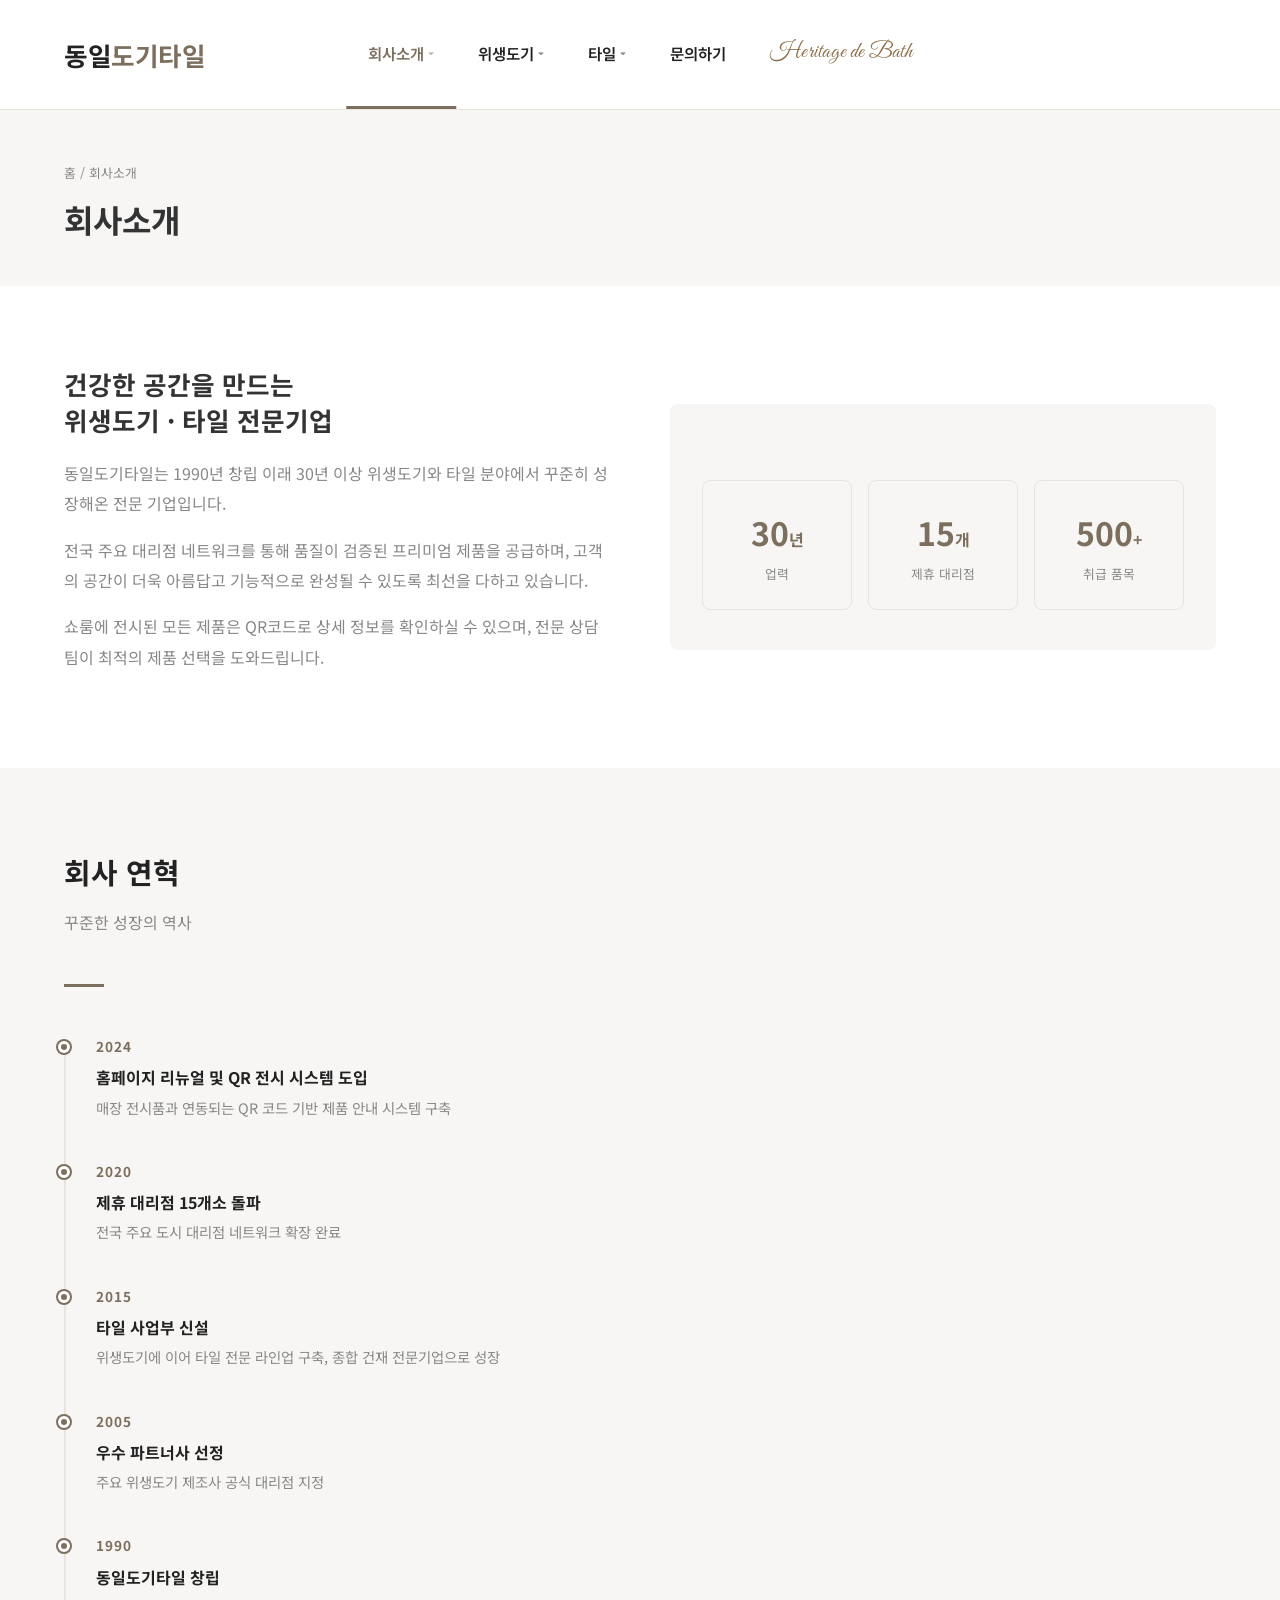
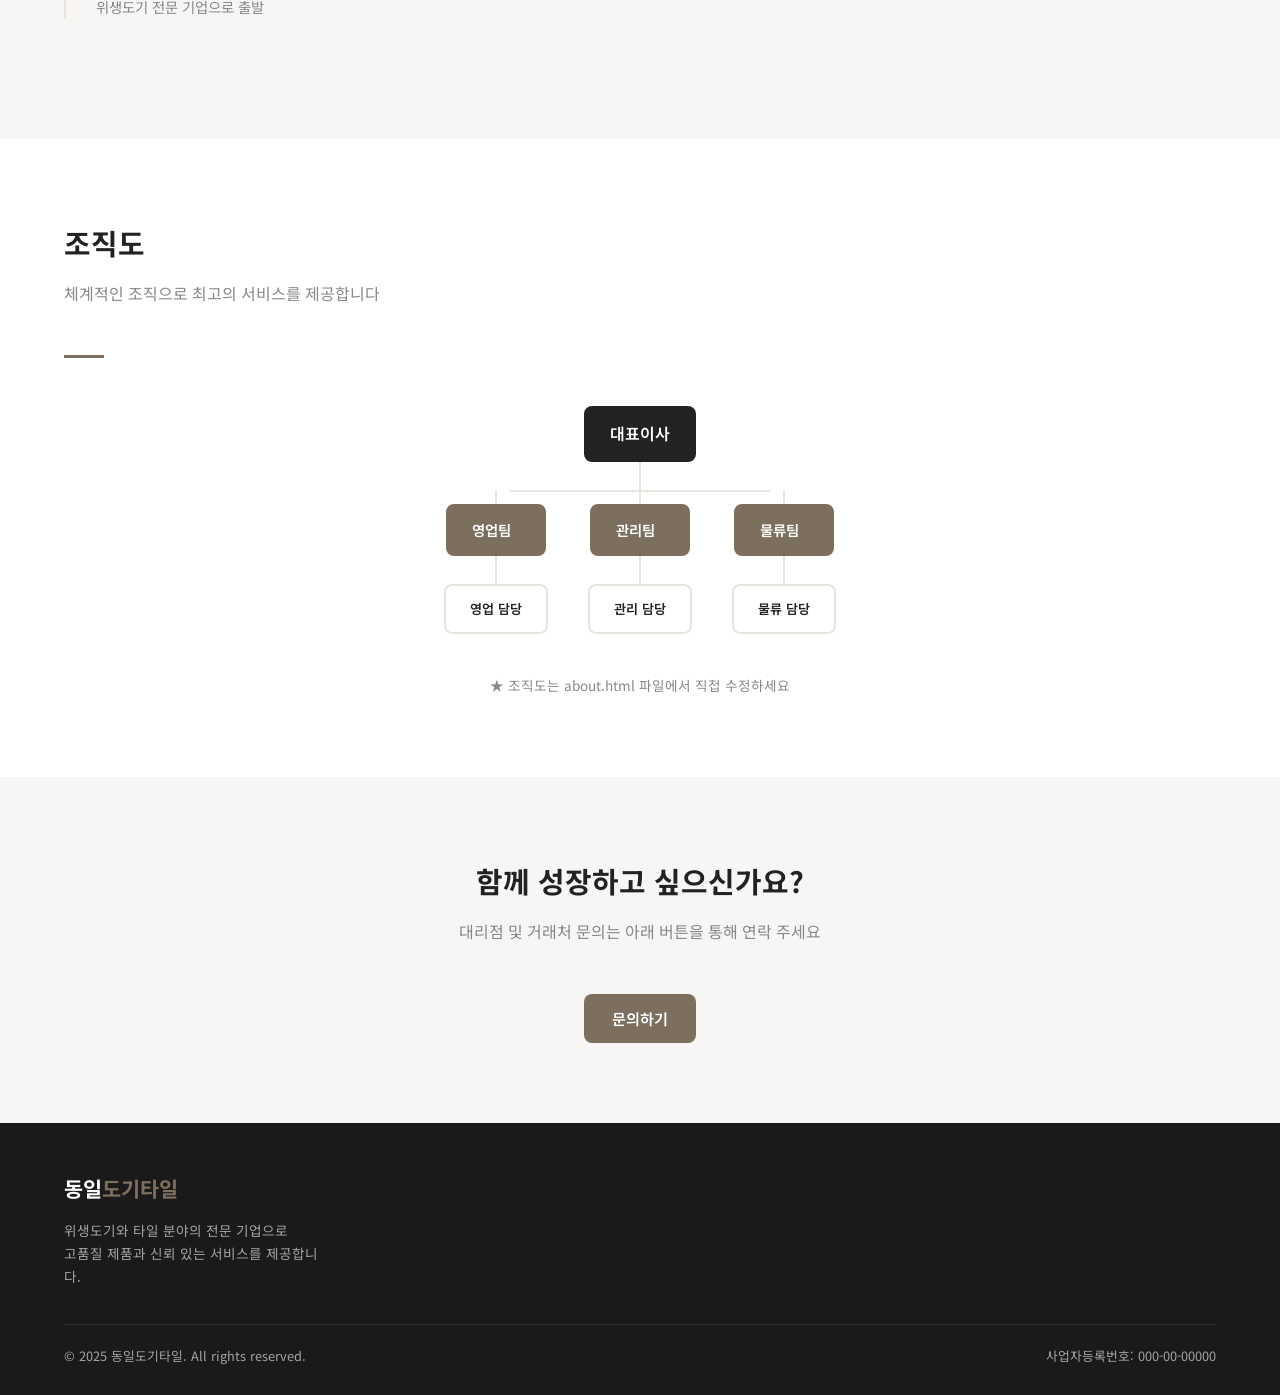
==== about.html @ 0b7d236d "Add files via upload" ====
<!DOCTYPE html>
<html lang="ko">
<head>
  <meta charset="UTF-8">
  <meta name="viewport" content="width=device-width, initial-scale=1.0">
  <title>회사소개 — 동일도기타일</title>   <!-- ★ 회사명 -->
  <link rel="preconnect" href="https://fonts.googleapis.com">
  <link href="https://fonts.googleapis.com/css2?family=Noto+Sans+KR:wght@400;500;600;700&family=Great+Vibes&display=swap" rel="stylesheet">
  <link rel="stylesheet" href="css/style.css">

  <!-- 조직도 추가 스타일 (이 페이지만 사용) -->
  <style>
    .about-intro-grid {
      display: grid;
      grid-template-columns: 1fr 1fr;
      gap: 60px;
      align-items: center;
    }
    .about-intro-text h2 { font-size: 1.6rem; font-weight: 700; margin-bottom: 20px; line-height: 1.4; }
    .about-intro-text p  { color: var(--color-text-mute); line-height: 1.9; margin-bottom: 16px; }

    /* 수치 강조 박스 */
    .stat-grid { display: grid; grid-template-columns: repeat(3, 1fr); gap: 16px; margin-top: 36px; }
    .stat-box {
      text-align: center;
      padding: 24px 12px;
      border: 1px solid var(--color-border);
      border-radius: var(--border-radius);
    }
    .stat-number { font-size: 2rem; font-weight: 700; color: var(--color-accent); }
    .stat-label  { font-size: 0.8rem; color: var(--color-text-mute); margin-top: 4px; }

    /* 조직도 컨테이너 */
    .org-wrap { overflow-x: auto; padding-bottom: 8px; }
    .org-tree {
      display: flex;
      flex-direction: column;
      align-items: center;
      gap: 0;
      min-width: 600px;
    }
    .org-row { display: flex; justify-content: center; align-items: flex-start; gap: 20px; }
    .org-node { display: flex; flex-direction: column; align-items: center; }
    .org-line-down {
      width: 2px; height: 28px;
      background: var(--color-border);
    }
    .org-line-across {
      height: 2px;
      background: var(--color-border);
      align-self: flex-start;
      margin-top: 14px;
    }
    .org-children {
      display: flex;
      gap: 20px;
      position: relative;
    }
    .org-children::before {
      content: '';
      position: absolute;
      top: 0; left: 50px; right: 50px;
      height: 2px;
      background: var(--color-border);
    }

    @media (max-width: 900px) {
      .about-intro-grid { grid-template-columns: 1fr; gap: 36px; }
      .stat-grid { grid-template-columns: repeat(3, 1fr); }
    }
    @media (max-width: 480px) {
      .stat-grid { grid-template-columns: repeat(3, 1fr); gap: 10px; }
      .stat-number { font-size: 1.5rem; }
    }
  </style>
</head>
<body>

<!-- 헤더 -->
<header class="site-header">
  <div class="container header-inner">
    <a href="index.html" class="logo">동일<span>도기타일</span></a>
    <nav class="main-nav">
      <ul class="nav-list">
        <li class="nav-item has-dropdown">
          <a href="about.html" class="active">회사소개</a>
          <div class="nav-dropdown">
            <a href="about.html#intro">회사소개</a>
            <a href="about.html#history">연혁</a>
            <a href="about.html#org">조직도</a>
          </div>
        </li>
        <li class="nav-item has-dropdown">
          <a href="products-sanitary.html">위생도기</a>
          <div class="nav-dropdown">
            <a href="products-sanitary.html">전체보기</a>
            <a href="products-sanitary.html?cat=양변기">양변기</a>
            <a href="products-sanitary.html?cat=세면기">세면기</a>
            <a href="products-sanitary.html?cat=소변기">소변기</a>
            <a href="products-sanitary.html?cat=수전류">수전류</a>
          </div>
        </li>
        <li class="nav-item has-dropdown">
          <a href="products-tile.html">타일</a>
          <div class="nav-dropdown">
            <a href="products-tile.html">전체보기</a>
            <a href="products-tile.html">규격별</a>
            <a href="products-tile.html">재질별</a>
          </div>
        </li>
        <li class="nav-item"><a href="contact.html">문의하기</a></li>
        <li class="nav-item"><a href="#" class="nav-heritage" target="_blank">Heritage de Bath</a></li>
      </ul>
    </nav>
    <button class="hamburger" aria-label="메뉴"><span></span><span></span><span></span></button>
  </div>
</header>
<nav class="mobile-nav">
  <div class="mob-item">
    <button class="mob-toggle">회사소개 <span class="mob-arrow">▾</span></button>
    <div class="mob-sub">
      <a href="about.html#intro">회사소개</a>
      <a href="about.html#history">연혁</a>
      <a href="about.html#org">조직도</a>
    </div>
  </div>
  <div class="mob-item">
    <button class="mob-toggle">위생도기 <span class="mob-arrow">▾</span></button>
    <div class="mob-sub">
      <a href="products-sanitary.html">전체보기</a>
      <a href="products-sanitary.html?cat=양변기">양변기</a>
      <a href="products-sanitary.html?cat=세면기">세면기</a>
      <a href="products-sanitary.html?cat=소변기">소변기</a>
      <a href="products-sanitary.html?cat=수전류">수전류</a>
    </div>
  </div>
  <div class="mob-item">
    <button class="mob-toggle">타일 <span class="mob-arrow">▾</span></button>
    <div class="mob-sub">
      <a href="products-tile.html">전체보기</a>
      <a href="products-tile.html">규격별</a>
      <a href="products-tile.html">재질별</a>
    </div>
  </div>
  <div class="mob-item">
    <a href="contact.html" class="mob-toggle is-link">문의하기</a>
  </div>
</nav>

<!-- 페이지 타이틀 -->
<section style="background:var(--color-bg-soft); padding: 52px 0 40px;">
  <div class="container">
    <p style="font-size:0.8rem;color:var(--color-text-mute);margin-bottom:8px;">홈 / 회사소개</p>
    <h1 style="font-size:2rem;font-weight:700;">회사소개</h1>
  </div>
</section>


<!-- ═══════════════════════════════════════════════
     회사 소개 본문
     ★ 회사 설명, 수치(창립연도/대리점수/공급품목수) 수정
═══════════════════════════════════════════════ -->
<section class="section" id="intro">
  <div class="container">
    <div class="about-intro-grid">

      <div class="about-intro-text">
        <h2>건강한 공간을 만드는<br>위생도기 · 타일 전문기업</h2>
        <p>
          동일도기타일는 1990년 창립 이래 30년 이상 위생도기와 타일 분야에서
          꾸준히 성장해온 전문 기업입니다.
          <!-- ★ 회사 창립연도, 회사명 수정 -->
        </p>
        <p>
          전국 주요 대리점 네트워크를 통해 품질이 검증된 프리미엄 제품을 공급하며,
          고객의 공간이 더욱 아름답고 기능적으로 완성될 수 있도록 최선을 다하고 있습니다.
        </p>
        <p>
          쇼룸에 전시된 모든 제품은 QR코드로 상세 정보를 확인하실 수 있으며,
          전문 상담팀이 최적의 제품 선택을 도와드립니다.
        </p>
      </div>

      <!-- 수치 박스 — ★ 숫자와 라벨 수정 -->
      <div>
        <div style="background:var(--color-bg-soft);border-radius:var(--border-radius);padding:40px 32px;">
          <div class="stat-grid">
            <div class="stat-box">
              <div class="stat-number">30<span style="font-size:1rem">년</span></div>
              <div class="stat-label">업력</div>
            </div>
            <div class="stat-box">
              <div class="stat-number">15<span style="font-size:1rem">개</span></div>
              <div class="stat-label">제휴 대리점</div>
            </div>
            <div class="stat-box">
              <div class="stat-number">500<span style="font-size:1rem">+</span></div>
              <div class="stat-label">취급 품목</div>
            </div>
          </div>
        </div>
      </div>

    </div>
  </div>
</section>


<!-- ═══════════════════════════════════════════════
     연혁 타임라인
     ★ 수정: 연도, 제목, 내용 추가/삭제
     복사 단위: <div class="timeline-item"> ~ </div>
═══════════════════════════════════════════════ -->
<section class="section section-soft" id="history">
  <div class="container">
    <div class="section-title-wrap">
      <h2 class="section-title">회사 연혁</h2>
      <p class="section-subtitle">꾸준한 성장의 역사</p>
    </div>

    <div class="timeline">

      <!-- ★ 연혁 항목 — 아래를 복사해서 추가하세요 -->

      <div class="timeline-item">
        <div class="timeline-year">2024</div>
        <div class="timeline-content">
          <h4>홈페이지 리뉴얼 및 QR 전시 시스템 도입</h4>
          <p>매장 전시품과 연동되는 QR 코드 기반 제품 안내 시스템 구축</p>
        </div>
      </div>

      <div class="timeline-item">
        <div class="timeline-year">2020</div>
        <div class="timeline-content">
          <h4>제휴 대리점 15개소 돌파</h4>
          <p>전국 주요 도시 대리점 네트워크 확장 완료</p>
        </div>
      </div>

      <div class="timeline-item">
        <div class="timeline-year">2015</div>
        <div class="timeline-content">
          <h4>타일 사업부 신설</h4>
          <p>위생도기에 이어 타일 전문 라인업 구축, 종합 건재 전문기업으로 성장</p>
        </div>
      </div>

      <div class="timeline-item">
        <div class="timeline-year">2005</div>
        <div class="timeline-content">
          <h4>우수 파트너사 선정</h4>
          <p>주요 위생도기 제조사 공식 대리점 지정</p>
        </div>
      </div>

      <div class="timeline-item">
        <div class="timeline-year">1990</div>
        <div class="timeline-content">
          <h4>동일도기타일 창립</h4>   <!-- ★ 회사명 -->
          <p>위생도기 전문 기업으로 출발</p>
        </div>
      </div>

    </div>
  </div>
</section>


<!-- ═══════════════════════════════════════════════
     조직도
     ★ 수정: 직책명, 부서명 변경
     박스 복사 단위: <div class="org-node"> ~ </div>
═══════════════════════════════════════════════ -->
<section class="section" id="org">
  <div class="container">
    <div class="section-title-wrap">
      <h2 class="section-title">조직도</h2>
      <p class="section-subtitle">체계적인 조직으로 최고의 서비스를 제공합니다</p>
    </div>

    <div class="org-wrap">
      <div class="org-tree">

        <!-- 최상단: 대표이사 -->
        <div class="org-node">
          <div class="org-box top">대표이사</div>  <!-- ★ 직책 변경 -->
          <div class="org-line-down"></div>
        </div>

        <!-- 2단계: 부서 -->
        <div style="display:flex; gap:40px; position:relative;">

          <!-- 가로선 (부서 연결) — 부서 수에 맞게 자동 조정됨 -->
          <div style="
            position:absolute; top:0;
            left:calc(50% - 130px); right:calc(50% - 130px);
            height:2px; background:var(--color-border);
          "></div>

          <!-- 부서 1 -->
          <div class="org-node">
            <div class="org-line-down" style="height:14px;"></div>
            <div class="org-box mid">영업팀</div>   <!-- ★ 부서명 -->
            <div class="org-line-down"></div>
            <!-- 하위 직책 -->
            <div class="org-box" style="font-size:0.82rem;">영업 담당</div>
          </div>

          <!-- 부서 2 -->
          <div class="org-node">
            <div class="org-line-down" style="height:14px;"></div>
            <div class="org-box mid">관리팀</div>   <!-- ★ 부서명 -->
            <div class="org-line-down"></div>
            <div class="org-box" style="font-size:0.82rem;">관리 담당</div>
          </div>

          <!-- 부서 3 — ★ 필요 없으면 이 블록 삭제, 추가 시 복사 -->
          <div class="org-node">
            <div class="org-line-down" style="height:14px;"></div>
            <div class="org-box mid">물류팀</div>
            <div class="org-line-down"></div>
            <div class="org-box" style="font-size:0.82rem;">물류 담당</div>
          </div>

        </div>

      </div>
    </div>

    <!-- 조직도 하단 안내 -->
    <p style="text-align:center;margin-top:32px;font-size:0.85rem;color:var(--color-text-mute);">
      ★ 조직도는 about.html 파일에서 직접 수정하세요
    </p>

  </div>
</section>


<!-- 문의 CTA -->
<section class="section section-soft">
  <div class="container text-center">
    <h2 class="section-title">함께 성장하고 싶으신가요?</h2>
    <p class="section-subtitle">대리점 및 거래처 문의는 아래 버튼을 통해 연락 주세요</p>
    <a href="contact.html" class="btn btn-primary">문의하기</a>
  </div>
</section>


<!-- 푸터 -->
<footer class="site-footer">
  <div class="container">
    <div class="footer-inner">
      <div>
        <div class="footer-logo">동일<span>도기타일</span></div>
        <p class="footer-desc">위생도기와 타일 분야의 전문 기업으로<br>고품질 제품과 신뢰 있는 서비스를 제공합니다.</p>
      </div>
    </div>
    <div class="footer-bottom">
      <span>© 2025 동일도기타일. All rights reserved.</span>
      <span>사업자등록번호: 000-00-00000</span>
    </div>
  </div>
</footer>

<script src="js/main.js"></script>
</body>
</html>
---- css/style.css ----
/* ============================================================
   style.css — 전체 스타일 파일

   ★ 초보자 수정 가이드 ★
   색상, 폰트, 기본 크기는 아래 :root { } 안에서만 변경하면
   전체 홈페이지에 자동 반영됩니다.
   ============================================================ */

/* ── 1. 기본 설정 (여기서 색상/폰트 변경) ─────────────────── */
:root {
  /* 색상 */
  --color-primary:   #222222;   /* 주요 텍스트, 헤더 배경 */
  --color-accent:    #7c6f5e;   /* 포인트 색상 (갈색/스톤) */
  --color-accent-light: #a8998a; /* 포인트 밝은 버전 */
  --color-bg:        #ffffff;   /* 기본 배경 */
  --color-bg-soft:   #f7f6f4;   /* 연한 배경 (섹션 구분용) */
  --color-border:    #e8e4de;   /* 테두리 색 */
  --color-text:      #333333;   /* 본문 텍스트 */
  --color-text-mute: #888888;   /* 흐린 텍스트 (날짜, 설명 등) */
  --color-white:     #ffffff;
  --color-footer-bg: #1a1a1a;   /* 푸터 배경 */

  /* 폰트 — 구글폰트 Noto Sans KR 사용 (index.html <head>에 링크 포함) */
  --font-main: 'Noto Sans KR', sans-serif;

  /* 레이아웃 */
  --max-width: 1200px;          /* 콘텐츠 최대 너비 */
  --header-height: 110px;       /* 헤더 높이 ★ 여기서 조정 */
  --section-padding: 80px 0;    /* 섹션 상하 여백 */
  --border-radius: 8px;         /* 카드 둥근 모서리 */
}

/* ── 2. 리셋 & 기본 ──────────────────────────────────────── */
*, *::before, *::after { box-sizing: border-box; margin: 0; padding: 0; }

html { scroll-behavior: smooth; font-size: 16px; }

body {
  font-family: var(--font-main);
  color: var(--color-text);
  background: var(--color-bg);
  line-height: 1.7;
}

img { max-width: 100%; display: block; }
a  { color: inherit; text-decoration: none; }
ul { list-style: none; }

.container {
  max-width: var(--max-width);
  margin: 0 auto;
  padding: 0 24px;
}

/* ── 3. 헤더 & 드롭다운 내비게이션 ──────────────────────── */
.site-header {
  position: sticky;
  top: 0;
  left: 0;
  right: 0;
  z-index: 200;
  width: 100%;
  background: var(--color-white);
  border-bottom: 1px solid var(--color-border);
  height: var(--header-height);
}

.header-inner {
  position: relative;
  width: 100%;
  height: 100%;
  display: flex;
  align-items: center;
  padding: 0 24px;
}

/* 로고 — 왼쪽 끝 고정 */
.logo {
  font-size: 1.6rem;
  font-weight: 700;
  color: var(--color-primary);
  letter-spacing: -0.5px;
  flex-shrink: 0;
}
.logo span { color: var(--color-accent); }

/* ── PC 드롭다운 메뉴 — 화면 정중앙 고정 ── */
.main-nav {
  position: absolute;
  left: 50%;
  top: 0;
  transform: translateX(-50%);
  height: 100%;
}

.nav-list {
  display: flex;
  height: 100%;
  gap: 0;
}

/* 최상위 메뉴 아이템 */
.nav-item {
  position: relative;
  height: 100%;
  display: flex;
  align-items: center;
}

.nav-item > a {
  display: flex;
  align-items: center;
  gap: 4px;
  height: 100%;
  padding: 0 22px;
  font-size: 0.97rem;
  font-weight: 600;
  color: var(--color-primary);
  border-bottom: 3px solid transparent;
  transition: color 0.2s, border-color 0.2s;
  white-space: nowrap;
}

/* 드롭다운 화살표 아이콘 */
.nav-item.has-dropdown > a::after {
  content: '▾';
  font-size: 0.7rem;
  opacity: 0.5;
  transition: transform 0.2s;
}
.nav-item.has-dropdown:hover > a::after {
  transform: rotate(180deg);
  opacity: 1;
}

/* 호버 시 상단 강조선 */
.nav-item:hover > a,
.nav-item > a.active {
  color: var(--color-accent);
  border-bottom-color: var(--color-accent);
}

/* Heritage de Bath 필기체 링크 */
.nav-heritage {
  font-family: 'Great Vibes', cursive !important;
  font-size: 1.35rem !important;
  font-weight: 400 !important;
  color: #8b6f47 !important;
  border-bottom-color: transparent !important;
  letter-spacing: 0.01em;
}
.nav-item:hover > a.nav-heritage {
  color: #6b4f2f !important;
  border-bottom-color: #8b6f47 !important;
}
.header-transparent .nav-heritage {
  color: rgba(255, 230, 190, 0.95) !important;
}
.header-transparent.scrolled .nav-heritage,
.header-transparent.nav-hovered .nav-heritage {
  color: #8b6f47 !important;
}

/* 드롭다운 패널 */
.nav-dropdown {
  display: none;
  position: absolute;
  top: calc(100% + 1px);          /* 헤더 border-bottom 바로 아래 */
  left: 50%;
  transform: translateX(-50%);
  min-width: 150px;
  background: var(--color-white);
  border-top: 3px solid var(--color-accent);
  border-radius: 0 0 var(--border-radius) var(--border-radius);
  box-shadow: 0 10px 28px rgba(0,0,0,0.13);
  padding: 6px 0;
  z-index: 300;
}

.nav-item:hover .nav-dropdown { display: block; }

.nav-dropdown a {
  display: block;
  padding: 11px 22px;
  font-size: 0.88rem;
  font-weight: 500;
  color: var(--color-text);
  white-space: nowrap;
  border-left: 3px solid transparent;
  transition: background 0.15s, color 0.15s, border-color 0.15s;
}
.nav-dropdown a:hover {
  background: var(--color-bg-soft);
  color: var(--color-accent);
  border-left-color: var(--color-accent);
}

/* ── 햄버거 버튼 (모바일) — 오른쪽 끝 고정 ── */
.hamburger {
  position: absolute;
  right: 24px;
  display: none;
  flex-direction: column;
  gap: 5px;
  cursor: pointer;
  padding: 6px;
  background: none;
  border: none;
}
.hamburger span {
  display: block;
  width: 26px;
  height: 2px;
  background: var(--color-primary);
  transition: all 0.3s;
}

/* ── 모바일 드로어 메뉴 ── */
.mobile-nav {
  display: none;
  position: fixed;
  top: var(--header-height);
  left: 0;
  right: 0;
  background: var(--color-white);
  border-bottom: 1px solid var(--color-border);
  z-index: 199;
  box-shadow: 0 6px 16px rgba(0,0,0,0.10);
  max-height: calc(100vh - var(--header-height));
  overflow-y: auto;
}
.mobile-nav.open { display: block; }

/* 모바일 최상위 아이템 */
.mob-item { border-bottom: 1px solid var(--color-border); }
.mob-item:last-child { border-bottom: none; }

/* 최상위 토글 버튼 */
.mob-toggle {
  display: flex;
  align-items: center;
  justify-content: space-between;
  width: 100%;
  padding: 15px 24px;
  font-size: 1rem;
  font-weight: 600;
  color: var(--color-primary);
  background: none;
  border: none;
  cursor: pointer;
  text-align: left;
}
/* 단순 링크 (하위메뉴 없는 경우) */
.mob-toggle.is-link { justify-content: flex-start; }

.mob-arrow {
  font-size: 0.75rem;
  color: var(--color-text-mute);
  transition: transform 0.25s;
}
.mob-item.open .mob-arrow { transform: rotate(180deg); }

/* 모바일 서브메뉴 */
.mob-sub {
  display: none;
  background: var(--color-bg-soft);
  padding: 6px 0;
}
.mob-item.open .mob-sub { display: block; }

.mob-sub a {
  display: block;
  padding: 11px 36px;
  font-size: 0.9rem;
  color: var(--color-text);
  border-left: 3px solid transparent;
  transition: color 0.15s, border-color 0.15s;
}
.mob-sub a:hover {
  color: var(--color-accent);
  border-left-color: var(--color-accent);
}

/* ── 4. 버튼 ─────────────────────────────────────────────── */
.btn {
  display: inline-block;
  padding: 12px 28px;
  border-radius: var(--border-radius);
  font-size: 0.95rem;
  font-weight: 600;
  cursor: pointer;
  transition: all 0.2s;
  border: none;
}
.btn-primary {
  background: var(--color-accent);
  color: var(--color-white);
}
.btn-primary:hover { background: var(--color-primary); }

.btn-outline {
  background: transparent;
  color: var(--color-accent);
  border: 2px solid var(--color-accent);
}
.btn-outline:hover {
  background: var(--color-accent);
  color: var(--color-white);
}

/* ── 5. 섹션 공통 ────────────────────────────────────────── */
.section { padding: var(--section-padding); }
.section-soft { background: var(--color-bg-soft); }

.section-title {
  font-size: 1.8rem;
  font-weight: 700;
  color: var(--color-primary);
  margin-bottom: 12px;
}
.section-subtitle {
  font-size: 1rem;
  color: var(--color-text-mute);
  margin-bottom: 48px;
}
.section-title-wrap { margin-bottom: 48px; }

/* 섹션 구분선 */
.section-title-wrap::after {
  content: '';
  display: block;
  width: 40px;
  height: 3px;
  background: var(--color-accent);
  margin-top: 14px;
}

/* ── 그랜드 오픈 팝업 ────────────────────────────────────── */
.popup-overlay {
  position: fixed;
  inset: 0;
  background: rgba(0,0,0,0.65);
  z-index: 9999;
  display: flex;
  align-items: center;
  justify-content: center;
  padding: 24px;
}

.popup-box {
  background: var(--color-white);
  border-radius: 12px;
  padding: 48px 40px 36px;
  max-width: 440px;
  width: 100%;
  text-align: center;
  position: relative;
  box-shadow: 0 24px 60px rgba(0,0,0,0.25);
}

.popup-close {
  position: absolute;
  top: 16px;
  right: 16px;
  background: none;
  border: none;
  font-size: 1.1rem;
  color: var(--color-text-mute);
  cursor: pointer;
  padding: 4px 8px;
  line-height: 1;
}
.popup-close:hover { color: var(--color-primary); }

.popup-tag {
  font-size: 0.72rem;
  letter-spacing: 4px;
  color: var(--color-accent);
  font-weight: 700;
  margin-bottom: 12px;
}

.popup-title {
  font-size: 2rem;
  font-weight: 700;
  font-style: italic;
  color: var(--color-primary);
  margin-bottom: 10px;
}

.popup-subtitle {
  font-size: 1.15rem;
  font-weight: 700;
  color: var(--color-primary);
  line-height: 1.6;
  margin-bottom: 16px;
}

.popup-desc {
  font-size: 0.88rem;
  color: var(--color-text-mute);
  line-height: 1.8;
  margin-bottom: 28px;
}

.popup-actions { margin-bottom: 20px; }

.popup-btn {
  padding: 13px 36px;
  font-size: 0.95rem;
}

.popup-today {
  display: flex;
  align-items: center;
  justify-content: center;
  gap: 6px;
  font-size: 0.8rem;
  color: var(--color-text-mute);
  cursor: pointer;
}

@media (max-width: 480px) {
  .popup-box { padding: 40px 24px 28px; }
  .popup-title { font-size: 1.6rem; }
}

/* ── 투명 헤더 (홈 페이지 전용) ─────────────────────────── */
.header-transparent {
  position: fixed !important;
  top: 0 !important;
  left: 0 !important;
  right: 0 !important;
  width: 100% !important;
  background: transparent !important;
  border-bottom: none !important;
  box-shadow: none !important;
  transition: background 0.35s ease, box-shadow 0.35s ease, border-color 0.35s ease;
}

/* 투명 상태일 때 로고·메뉴 글자 흰색 */
.header-transparent .logo { color: var(--color-white) !important; }
.header-transparent .logo span { color: rgba(255,255,255,0.75) !important; }
.header-transparent .nav-item > a {
  color: var(--color-white) !important;
  border-bottom-color: transparent !important;
}

.header-transparent .hamburger span { background: var(--color-white) !important; }

/* 스크롤 내려가거나 네비 호버 시 → 흰 배경으로 전환 */
.header-transparent.scrolled,
.header-transparent.nav-hovered {
  background: var(--color-white) !important;
  border-bottom: 1px solid var(--color-border) !important;
  box-shadow: 0 2px 12px rgba(0,0,0,0.10) !important;
}
.header-transparent.scrolled .logo,
.header-transparent.nav-hovered .logo { color: var(--color-primary) !important; }
.header-transparent.scrolled .logo span,
.header-transparent.nav-hovered .logo span { color: var(--color-accent) !important; }
.header-transparent.scrolled .nav-item > a,
.header-transparent.nav-hovered .nav-item > a {
  color: var(--color-primary) !important;
}
.header-transparent.scrolled .hamburger span,
.header-transparent.nav-hovered .hamburger span {
  background: var(--color-primary) !important;
}

/* ── 6. 홈 — 영상 히어로 섹션 ───────────────────────────── */
.hero {
  position: relative;
  width: 100%;
  height: 100vh;               /* 화면 전체 높이를 꽉 채움 */
  display: flex;
  align-items: center;
  justify-content: center;
  overflow: hidden;
  color: var(--color-white);
  text-align: center;
}

/* 배경 영상 */
.hero-video {
  position: absolute;
  inset: 0;
  width: 100%;
  height: 100%;
  object-fit: cover;
  z-index: 0;
}

/* 영상 없을 때 대체 배경 */
.hero-fallback-bg {
  position: absolute;
  inset: 0;
  background: linear-gradient(135deg, var(--color-primary) 0%, #3a3530 100%);
  z-index: -1;
}

/* 어두운 오버레이 (영상 위에 덧씌움) */
.hero-overlay {
  position: absolute;
  inset: 0;
  background: rgba(0, 0, 0, 0.52);
  z-index: 1;
}

/* 텍스트 콘텐츠 */
.hero-content {
  position: relative;
  z-index: 2;
  padding: 0 24px;
}

.hero-tag {
  font-size: 0.85rem;
  letter-spacing: 3px;
  color: rgba(255,255,255,0.7);
  margin-bottom: 20px;
  text-transform: uppercase;
}
.hero-title {
  font-size: 3.2rem;
  font-weight: 700;
  line-height: 1.25;
  margin-bottom: 20px;
}
.hero-desc {
  font-size: 1.1rem;
  color: rgba(255,255,255,0.78);
  max-width: 560px;
  margin: 0 auto 36px;
}
.hero-buttons { display: flex; gap: 14px; justify-content: center; flex-wrap: wrap; }

/* 스크롤 유도 화살표 */
.hero-scroll-hint {
  position: absolute;
  bottom: 32px;
  left: 50%;
  transform: translateX(-50%);
  z-index: 2;
  color: rgba(255,255,255,0.5);
  font-size: 0.78rem;
  letter-spacing: 1px;
  display: flex;
  flex-direction: column;
  align-items: center;
  gap: 6px;
  animation: bounce 2s infinite;
}
@keyframes bounce {
  0%, 100% { transform: translateX(-50%) translateY(0); }
  50%       { transform: translateX(-50%) translateY(6px); }
}

@media (max-width: 480px) {
  .hero-title { font-size: 2rem; }
}

/* ── 7. 홈 — Heritage de Bath 소개 섹션 ─────────────────── */
.heritage-section {
  background: linear-gradient(rgba(0,0,0,0.35), rgba(0,0,0,0.35)),
              url('../images/main_2nd.png') center center/cover no-repeat;
  color: var(--color-white);
}

.heritage-inner {
  display: flex;
  align-items: center;
  gap: 80px;
}

.heritage-text { flex: 1; }

.heritage-tag {
  font-size: 0.78rem;
  letter-spacing: 3px;
  color: var(--color-accent-light);
  margin-bottom: 16px;
  text-transform: uppercase;
}

.heritage-title {
  font-size: 2.8rem;
  font-weight: 700;
  color: var(--color-white);
  margin-bottom: 20px;
  letter-spacing: -1px;
  font-style: italic;
}

.heritage-desc {
  font-size: 1rem;
  color: rgba(255,255,255,0.72);
  line-height: 1.9;
  margin-bottom: 36px;
}

.heritage-btn {
  background: var(--color-accent);
  color: var(--color-white);
  padding: 14px 36px;
  font-size: 1rem;
  letter-spacing: 0.5px;
}
.heritage-btn:hover { background: var(--color-white); color: var(--color-primary); }

/* 오른쪽 장식 박스 */
.heritage-visual {
  flex-shrink: 0;
  display: flex;
  align-items: center;
  justify-content: center;
}

.heritage-badge {
  width: 220px;
  height: 220px;
  border: 2px solid var(--color-accent);
  border-radius: 50%;
  display: flex;
  flex-direction: column;
  align-items: center;
  justify-content: center;
  text-align: center;
  gap: 10px;
}

.heritage-badge-en {
  font-size: 1.5rem;
  font-weight: 700;
  font-style: italic;
  color: var(--color-white);
  line-height: 1.3;
}

.heritage-badge-sub {
  font-size: 0.72rem;
  letter-spacing: 2px;
  color: var(--color-accent-light);
  text-transform: uppercase;
}

@media (max-width: 900px) {
  .heritage-inner { flex-direction: column; gap: 40px; text-align: center; }
  .heritage-title { font-size: 2rem; }
}

/* ── 8. 홈 — 특징 카드 ───────────────────────────────────── */
.feature-grid {
  display: grid;
  grid-template-columns: repeat(3, 1fr);
  gap: 28px;
}
.feature-card {
  background: var(--color-white);
  border: 1px solid var(--color-border);
  border-radius: var(--border-radius);
  padding: 32px 28px;
  transition: box-shadow 0.2s;
}
.feature-card:hover { box-shadow: 0 8px 24px rgba(0,0,0,0.08); }

.feature-icon {
  font-size: 2.2rem;
  margin-bottom: 16px;
}
.feature-card h3 {
  font-size: 1.1rem;
  font-weight: 700;
  margin-bottom: 10px;
  color: var(--color-primary);
}
.feature-card p { font-size: 0.9rem; color: var(--color-text-mute); }

/* ── 8. 홈 — 제품 카테고리 ──────────────────────────────── */
.category-grid {
  display: grid;
  grid-template-columns: repeat(2, 1fr);
  gap: 24px;
}
.category-card {
  border-radius: var(--border-radius);
  overflow: hidden;
  position: relative;
  background: var(--color-primary);
  min-height: 280px;
  display: flex;
  align-items: flex-end;
  cursor: pointer;
  transition: transform 0.3s;
}
.category-card:hover { transform: translateY(-4px); }

/* ★ 카테고리 배경이미지 설정:
   각 카테고리 카드에 class="category-bg" 이미지 태그를 추가하거나
   아래처럼 개별 id로 설정합니다.
   #cat-sanitary { background: url('../images/sanitary-bg.jpg') center/cover; }
   #cat-tile     { background: url('../images/tile-bg.jpg') center/cover; } */

#cat-sanitary { background: linear-gradient(135deg, #2c3e50, #4a6274); }
#cat-tile     { background: linear-gradient(135deg, #3d3530, #6b5a4e); }

.category-overlay {
  position: absolute; inset: 0;
  background: linear-gradient(to top, rgba(0,0,0,0.7) 0%, transparent 60%);
}
.category-content {
  position: relative;
  z-index: 1;
  padding: 28px;
  color: var(--color-white);
  width: 100%;
}
.category-content h3 { font-size: 1.4rem; font-weight: 700; margin-bottom: 6px; }
.category-content p  { font-size: 0.85rem; color: rgba(255,255,255,0.75); margin-bottom: 14px; }
.category-link {
  font-size: 0.85rem;
  color: var(--color-accent-light);
  font-weight: 600;
  letter-spacing: 0.5px;
}

/* ── 9. 회사소개 — 연혁 타임라인 ────────────────────────── */
.timeline { position: relative; padding-left: 32px; }
.timeline::before {
  content: '';
  position: absolute;
  left: 0; top: 6px; bottom: 0;
  width: 2px;
  background: var(--color-border);
}
.timeline-item {
  position: relative;
  margin-bottom: 40px;
}
.timeline-item::before {
  content: '';
  position: absolute;
  left: -38px; top: 6px;
  width: 12px; height: 12px;
  border-radius: 50%;
  background: var(--color-accent);
  border: 3px solid var(--color-white);
  box-shadow: 0 0 0 2px var(--color-accent);
}
.timeline-year {
  font-size: 0.85rem;
  font-weight: 700;
  color: var(--color-accent);
  margin-bottom: 6px;
  letter-spacing: 1px;
}
.timeline-content h4 {
  font-size: 1rem;
  font-weight: 700;
  color: var(--color-primary);
  margin-bottom: 4px;
}
.timeline-content p { font-size: 0.9rem; color: var(--color-text-mute); }

/* ── 10. 회사소개 — 조직도 ───────────────────────────────── */
.org-chart { text-align: center; overflow-x: auto; }
.org-box {
  display: inline-block;
  padding: 12px 24px;
  border: 2px solid var(--color-border);
  border-radius: var(--border-radius);
  font-size: 0.9rem;
  font-weight: 600;
  color: var(--color-primary);
  background: var(--color-white);
  min-width: 100px;
}
.org-box.top {
  background: var(--color-primary);
  color: var(--color-white);
  border-color: var(--color-primary);
  font-size: 1rem;
}
.org-box.mid {
  background: var(--color-accent);
  color: var(--color-white);
  border-color: var(--color-accent);
}
.org-level { display: flex; justify-content: center; gap: 16px; margin: 0 auto; }
.org-spacer {
  height: 30px;
  display: flex;
  align-items: center;
  justify-content: center;
}
.org-spacer::after {
  content: '';
  display: block;
  width: 2px;
  height: 100%;
  background: var(--color-border);
}
.org-branch {
  position: relative;
  display: flex;
  justify-content: center;
  gap: 16px;
}
.org-branch::before {
  content: '';
  position: absolute;
  top: 0;
  left: 50px; right: 50px;
  height: 2px;
  background: var(--color-border);
}

/* ── 11. 제품 페이지 — 다중 필터 패널 ───────────────────── */

/* 전체 필터 패널 */
.filter-panel {
  background: var(--color-bg-soft);
  border: 1px solid var(--color-border);
  border-radius: var(--border-radius);
  padding: 6px 0;
  margin-bottom: 24px;
}

/* 필터 그룹 (브랜드, 종류, 규격 등 한 줄) */
.filter-group {
  display: flex;
  align-items: flex-start;
  gap: 16px;
  padding: 14px 22px;
  border-bottom: 1px solid var(--color-border);
}
.filter-group:last-child { border-bottom: none; }

/* 왼쪽 라벨 */
.filter-group-label {
  flex-shrink: 0;
  width: 72px;
  font-size: 0.78rem;
  font-weight: 700;
  color: var(--color-text-mute);
  letter-spacing: 0.5px;
  padding-top: 6px;
}

/* 체크박스 목록 */
.filter-check-list {
  display: flex;
  flex-wrap: wrap;
  gap: 8px;
  align-items: center;
}

/* 시각적 소구분 라벨 (위생도기 / 수전 등) */
.filter-sub-divider {
  width: 100%;
  height: 0;
  border-top: 1px dashed var(--color-border);
  margin: 4px 0;
}

/* 체크박스 → 버튼 스타일 */
.filter-check-item input[type="checkbox"] { display: none; }
.filter-check-item label {
  display: inline-flex;
  align-items: center;
  padding: 5px 14px;
  border-radius: 16px;
  border: 1px solid var(--color-border);
  font-size: 0.83rem;
  font-weight: 500;
  color: var(--color-text-mute);
  background: var(--color-white);
  cursor: pointer;
  transition: all 0.15s;
  user-select: none;
  white-space: nowrap;
}
.filter-check-item label:hover {
  border-color: var(--color-accent);
  color: var(--color-accent);
}
.filter-check-item input[type="checkbox"]:checked + label {
  background: var(--color-accent);
  border-color: var(--color-accent);
  color: var(--color-white);
  font-weight: 600;
}
.filter-check-item input[type="checkbox"]:checked + label::before {
  content: '✓ ';
  font-size: 0.75rem;
}

/* "전체" 버튼 */
.filter-check-item.is-all label {
  font-weight: 700;
  border-color: #aaa;
  color: var(--color-primary);
}
.filter-check-item.is-all input:checked + label {
  background: var(--color-primary);
  border-color: var(--color-primary);
  color: var(--color-white);
}

/* 결과 없음 */
#no-result {
  display: none;
  text-align: center;
  padding: 60px 0;
  color: var(--color-text-mute);
}
#no-result .no-result-icon { font-size: 3rem; margin-bottom: 12px; }
#no-result p { font-size: 1rem; }

/* 모바일 */
@media (max-width: 720px) {
  .filter-group {
    flex-direction: column;
    gap: 10px;
    padding: 12px 16px;
  }
  .filter-group-label { width: auto; padding-top: 0; }
  .filter-check-item label { padding: 5px 12px; font-size: 0.8rem; }
}

/* ── 11b. 제품 페이지 — 대리점 탭 필터 ──────────────────── */
.filter-tabs {
  display: flex;
  gap: 10px;
  flex-wrap: wrap;
  margin-bottom: 40px;
}
.filter-tab {
  padding: 8px 20px;
  border-radius: 20px;
  border: 1px solid var(--color-border);
  font-size: 0.9rem;
  cursor: pointer;
  transition: all 0.2s;
  background: var(--color-white);
  color: var(--color-text-mute);
}
.filter-tab:hover { border-color: var(--color-accent); color: var(--color-accent); }
.filter-tab.active {
  background: var(--color-accent);
  color: var(--color-white);
  border-color: var(--color-accent);
}

/* ── 12. 제품 페이지 — 대리점 섹션 ──────────────────────── */
.dealer-section { margin-bottom: 60px; }
.dealer-header {
  display: flex;
  align-items: center;
  gap: 14px;
  margin-bottom: 24px;
  padding-bottom: 14px;
  border-bottom: 2px solid var(--color-border);
}
.dealer-badge {
  background: var(--color-primary);
  color: var(--color-white);
  padding: 4px 14px;
  border-radius: 4px;
  font-size: 0.8rem;
  font-weight: 700;
  letter-spacing: 0.5px;
}
.dealer-name {
  font-size: 1.2rem;
  font-weight: 700;
  color: var(--color-primary);
}
.dealer-region {
  font-size: 0.85rem;
  color: var(--color-text-mute);
  margin-left: auto;
}

/* ── 13. 제품 카드 ───────────────────────────────────────── */
.product-grid {
  display: grid;
  grid-template-columns: repeat(4, 1fr);
  gap: 20px;
}
.product-card {
  border: 1px solid var(--color-border);
  border-radius: var(--border-radius);
  overflow: hidden;
  background: var(--color-white);
  transition: box-shadow 0.2s, transform 0.2s;
}
.product-card:hover {
  box-shadow: 0 8px 24px rgba(0,0,0,0.10);
  transform: translateY(-3px);
}

.product-img {
  width: 100%;
  aspect-ratio: 4/3;
  background: var(--color-bg-soft);
  display: flex;
  align-items: center;
  justify-content: center;
  color: var(--color-text-mute);
  font-size: 0.8rem;
  overflow: hidden;
}
.product-img img { width: 100%; height: 100%; object-fit: cover; }

/* ★ 이미지 없을 때 표시되는 플레이스홀더 아이콘 */
.product-img-placeholder {
  display: flex;
  flex-direction: column;
  align-items: center;
  gap: 8px;
  color: var(--color-text-mute);
}
.product-img-placeholder .icon { font-size: 2rem; }

.product-info { padding: 16px; }
.product-model {
  font-size: 0.75rem;
  color: var(--color-accent);
  font-weight: 600;
  margin-bottom: 4px;
  letter-spacing: 0.5px;
}
.product-name {
  font-size: 0.95rem;
  font-weight: 700;
  color: var(--color-primary);
  margin-bottom: 8px;
}
.product-desc {
  font-size: 0.82rem;
  color: var(--color-text-mute);
  line-height: 1.6;
  margin-bottom: 12px;
}
.product-tags { display: flex; flex-wrap: wrap; gap: 6px; }
.product-tag {
  font-size: 0.75rem;
  padding: 3px 10px;
  border-radius: 12px;
  background: var(--color-bg-soft);
  color: var(--color-text-mute);
  border: 1px solid var(--color-border);
}

/* QR 안내 배지 */
.qr-badge {
  display: inline-flex;
  align-items: center;
  gap: 4px;
  font-size: 0.72rem;
  color: var(--color-accent);
  margin-top: 8px;
}

/* 제품 카드 — 자세히 보기 링크 */
.product-detail-btn {
  display: block;
  margin-top: 14px;
  padding: 8px 0;
  text-align: center;
  font-size: 0.82rem;
  font-weight: 600;
  color: var(--color-accent);
  border: 1px solid var(--color-accent);
  border-radius: var(--border-radius);
  transition: background 0.2s, color 0.2s;
}
.product-detail-btn:hover {
  background: var(--color-accent);
  color: var(--color-white);
}

/* ── 제품 상세 페이지 ─────────────────────────────────── */

/* 빵부스러기 */
.pd-breadcrumb {
  background: var(--color-bg-soft);
  border-bottom: 1px solid var(--color-border);
  padding: 14px 0;
  font-size: 0.83rem;
  color: var(--color-text-mute);
}
.pd-breadcrumb a { color: var(--color-text-mute); }
.pd-breadcrumb a:hover { color: var(--color-accent); }
.pd-breadcrumb span { margin: 0 8px; }

/* 상세 레이아웃: 이미지 왼쪽 / 정보 오른쪽 */
.pd-layout {
  display: flex;
  gap: 60px;
  align-items: flex-start;
}

.pd-image-wrap {
  flex: 1;
  position: sticky;
  top: calc(var(--header-height) + 24px);
  background: var(--color-bg-soft);
  border-radius: var(--border-radius);
  overflow: hidden;
  aspect-ratio: 1 / 1;
  display: flex;
  align-items: center;
  justify-content: center;
}
.pd-image {
  width: 100%;
  height: 100%;
  object-fit: contain;
  padding: 24px;
}

.pd-info { flex: 1; }

.pd-brand-category {
  font-size: 0.8rem;
  color: var(--color-accent);
  font-weight: 600;
  letter-spacing: 1px;
  text-transform: uppercase;
  margin-bottom: 6px;
}
.pd-model {
  font-size: 0.88rem;
  color: var(--color-text-mute);
  margin-bottom: 8px;
}
.pd-name {
  font-size: 1.9rem;
  font-weight: 700;
  color: var(--color-primary);
  margin-bottom: 20px;
  line-height: 1.3;
}
.pd-desc {
  font-size: 0.97rem;
  color: var(--color-text);
  line-height: 1.9;
  margin-bottom: 28px;
  padding-bottom: 28px;
  border-bottom: 1px solid var(--color-border);
}

/* 규격 테이블 */
.pd-specs-table {
  width: 100%;
  border-collapse: collapse;
  margin-bottom: 20px;
}
.pd-specs-table th,
.pd-specs-table td {
  padding: 10px 14px;
  font-size: 0.88rem;
  text-align: left;
  border-bottom: 1px solid var(--color-border);
}
.pd-specs-table th {
  width: 30%;
  color: var(--color-text-mute);
  font-weight: 600;
  background: var(--color-bg-soft);
}
.pd-specs-table td { color: var(--color-primary); }

/* QR 안내 박스 */
.pd-qr-box {
  margin-top: 24px;
  padding: 14px 18px;
  background: var(--color-bg-soft);
  border-left: 3px solid var(--color-accent);
  border-radius: 0 var(--border-radius) var(--border-radius) 0;
  font-size: 0.85rem;
  color: var(--color-text-mute);
}

/* 문서 버튼 영역 */
.pd-docs {
  display: flex;
  gap: 8px;
  margin-top: 20px;
  flex-wrap: wrap;
}
.btn-doc {
  display: inline-flex;
  align-items: center;
  gap: 5px;
  padding: 7px 14px;
  border-radius: var(--border-radius);
  font-size: 0.82rem;
  font-weight: 600;
  cursor: pointer;
  transition: all 0.2s;
  border: 1.5px solid #4a7c8e;
  background: #eef5f7;
  color: #2c5f70;
  text-decoration: none;
}
.btn-doc:hover {
  background: #2c5f70;
  color: #fff;
  border-color: #2c5f70;
}
.btn-doc-disabled {
  border-color: #d1d5db;
  background: #f3f4f6;
  color: #9ca3af;
  cursor: default;
}
.btn-doc .doc-icon {
  font-size: 0.9rem;
  line-height: 1;
}

/* 버튼 영역 */
.pd-actions {
  display: flex;
  gap: 12px;
  margin-top: 16px;
  flex-wrap: wrap;
}

@media (max-width: 900px) {
  .pd-layout { flex-direction: column; gap: 32px; }
  .pd-image-wrap { position: static; width: 100%; }
  .pd-name { font-size: 1.5rem; }
}

/* ── 14. 문의하기 페이지 ─────────────────────────────────── */
.contact-grid {
  display: grid;
  grid-template-columns: 1fr 1.5fr;
  gap: 48px;
  align-items: start;
}
.contact-info-item {
  display: flex;
  gap: 16px;
  margin-bottom: 28px;
}
.contact-info-icon {
  font-size: 1.4rem;
  min-width: 36px;
}
.contact-info-label {
  font-size: 0.8rem;
  color: var(--color-text-mute);
  margin-bottom: 4px;
}
.contact-info-value {
  font-size: 1rem;
  font-weight: 600;
  color: var(--color-primary);
}

/* 문의 폼 */
.form-group { margin-bottom: 20px; }
.form-group label {
  display: block;
  font-size: 0.85rem;
  font-weight: 600;
  color: var(--color-primary);
  margin-bottom: 8px;
}
.form-group input,
.form-group textarea,
.form-group select {
  width: 100%;
  padding: 12px 16px;
  border: 1px solid var(--color-border);
  border-radius: var(--border-radius);
  font-family: var(--font-main);
  font-size: 0.95rem;
  color: var(--color-text);
  background: var(--color-white);
  transition: border-color 0.2s;
}
.form-group input:focus,
.form-group textarea:focus,
.form-group select:focus {
  outline: none;
  border-color: var(--color-accent);
}
.form-group textarea { height: 140px; resize: vertical; }

/* ── 15. 푸터 ───────────────────────────────────────────── */
.site-footer {
  background: var(--color-footer-bg);
  color: rgba(255,255,255,0.6);
  padding: 48px 0 28px;
}
.footer-inner {
  display: flex;
  gap: 48px;
  flex-wrap: wrap;
  align-items: flex-start;
  margin-bottom: 36px;
}
.footer-logo {
  font-size: 1.3rem;
  font-weight: 700;
  color: var(--color-white);
  margin-bottom: 12px;
}
.footer-logo span { color: var(--color-accent); }
.footer-desc { font-size: 0.85rem; max-width: 260px; line-height: 1.7; }

.footer-links h4 {
  font-size: 0.75rem;
  font-weight: 700;
  color: var(--color-accent-light);
  letter-spacing: 2px;
  text-transform: uppercase;
  margin-bottom: 14px;
  padding-bottom: 10px;
  border-bottom: 1px solid rgba(255,255,255,0.08);
}
.footer-links li { margin-bottom: 8px; }
.footer-links a { font-size: 0.85rem; transition: color 0.2s; }
.footer-links a:hover { color: var(--color-accent-light); }

/* 연락처 블록 — 박스 강조 */
.footer-contact {
  background: rgba(255,255,255,0.05);
  border: 1px solid rgba(255,255,255,0.08);
  border-radius: var(--border-radius);
  padding: 20px 24px;
}
.footer-contact h4 {
  border-bottom-color: rgba(255,255,255,0.12);
}
.footer-contact li {
  font-size: 0.84rem;
  display: flex;
  align-items: flex-start;
  gap: 8px;
  line-height: 1.6;
}

.footer-bottom {
  border-top: 1px solid rgba(255,255,255,0.1);
  padding-top: 20px;
  font-size: 0.8rem;
  display: flex;
  justify-content: space-between;
  flex-wrap: wrap;
  gap: 8px;
}

/* ── 16. 모바일 반응형 ───────────────────────────────────── */
@media (max-width: 900px) {
  .main-nav { display: none; }
  .hamburger { display: flex; }

  .feature-grid { grid-template-columns: 1fr; }
  .category-grid { grid-template-columns: 1fr; }
  .product-grid  { grid-template-columns: repeat(2, 1fr); }
  .contact-grid  { grid-template-columns: 1fr; }

  .hero { padding: 80px 0; }
  .hero-title { font-size: 2rem; }

  .section-title { font-size: 1.4rem; }
}

@media (max-width: 480px) {
  .product-grid { grid-template-columns: 1fr; }
  .hero-title   { font-size: 1.7rem; }
  .container    { padding: 0 16px; }
  .section      { padding: 60px 0; }

  .footer-inner { flex-direction: column; gap: 28px; }
  .footer-bottom { flex-direction: column; }
}

/* ── 17. 유틸리티 ────────────────────────────────────────── */
.text-center { text-align: center; }
.text-mute   { color: var(--color-text-mute); }
.mb-8  { margin-bottom: 8px;  }
.mb-16 { margin-bottom: 16px; }
.mb-24 { margin-bottom: 24px; }
.mb-48 { margin-bottom: 48px; }
.mt-24 { margin-top: 24px; }

/* 구분선 */
.divider {
  border: none;
  border-top: 1px solid var(--color-border);
  margin: 48px 0;
}
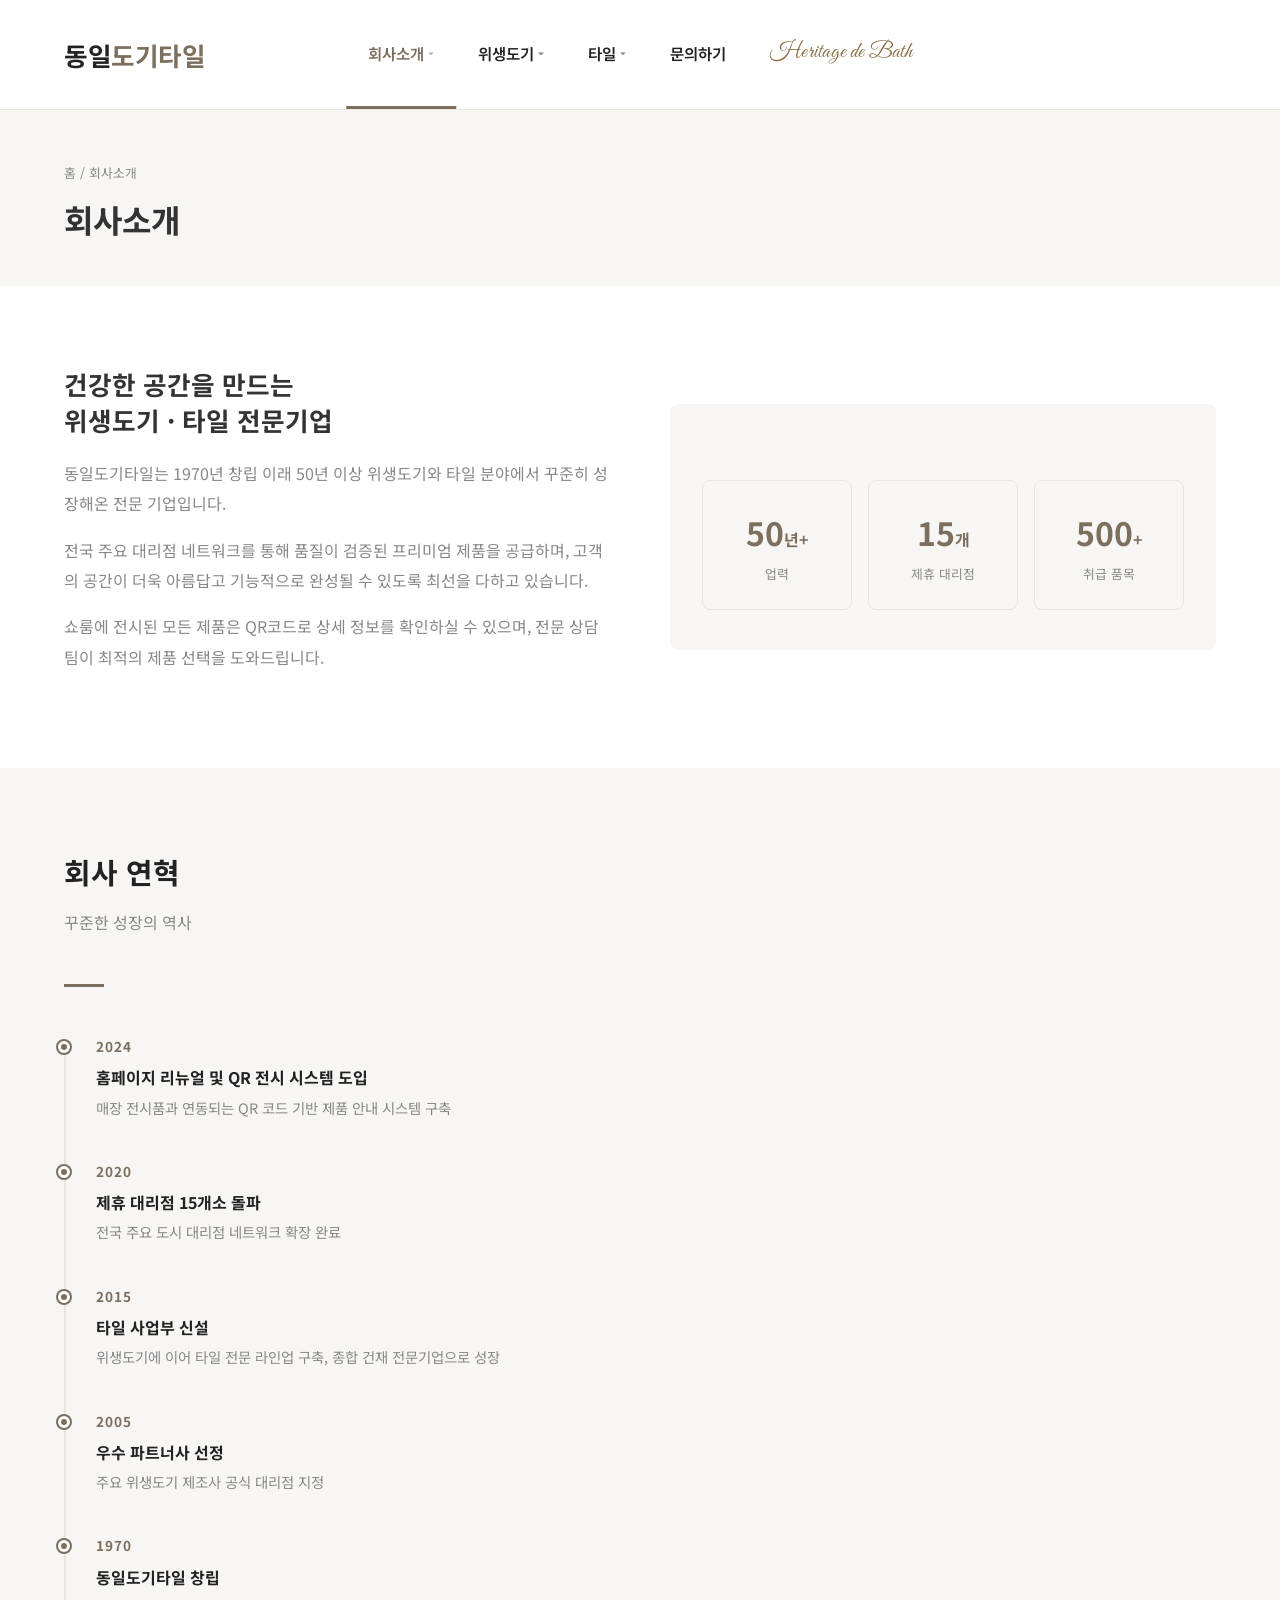
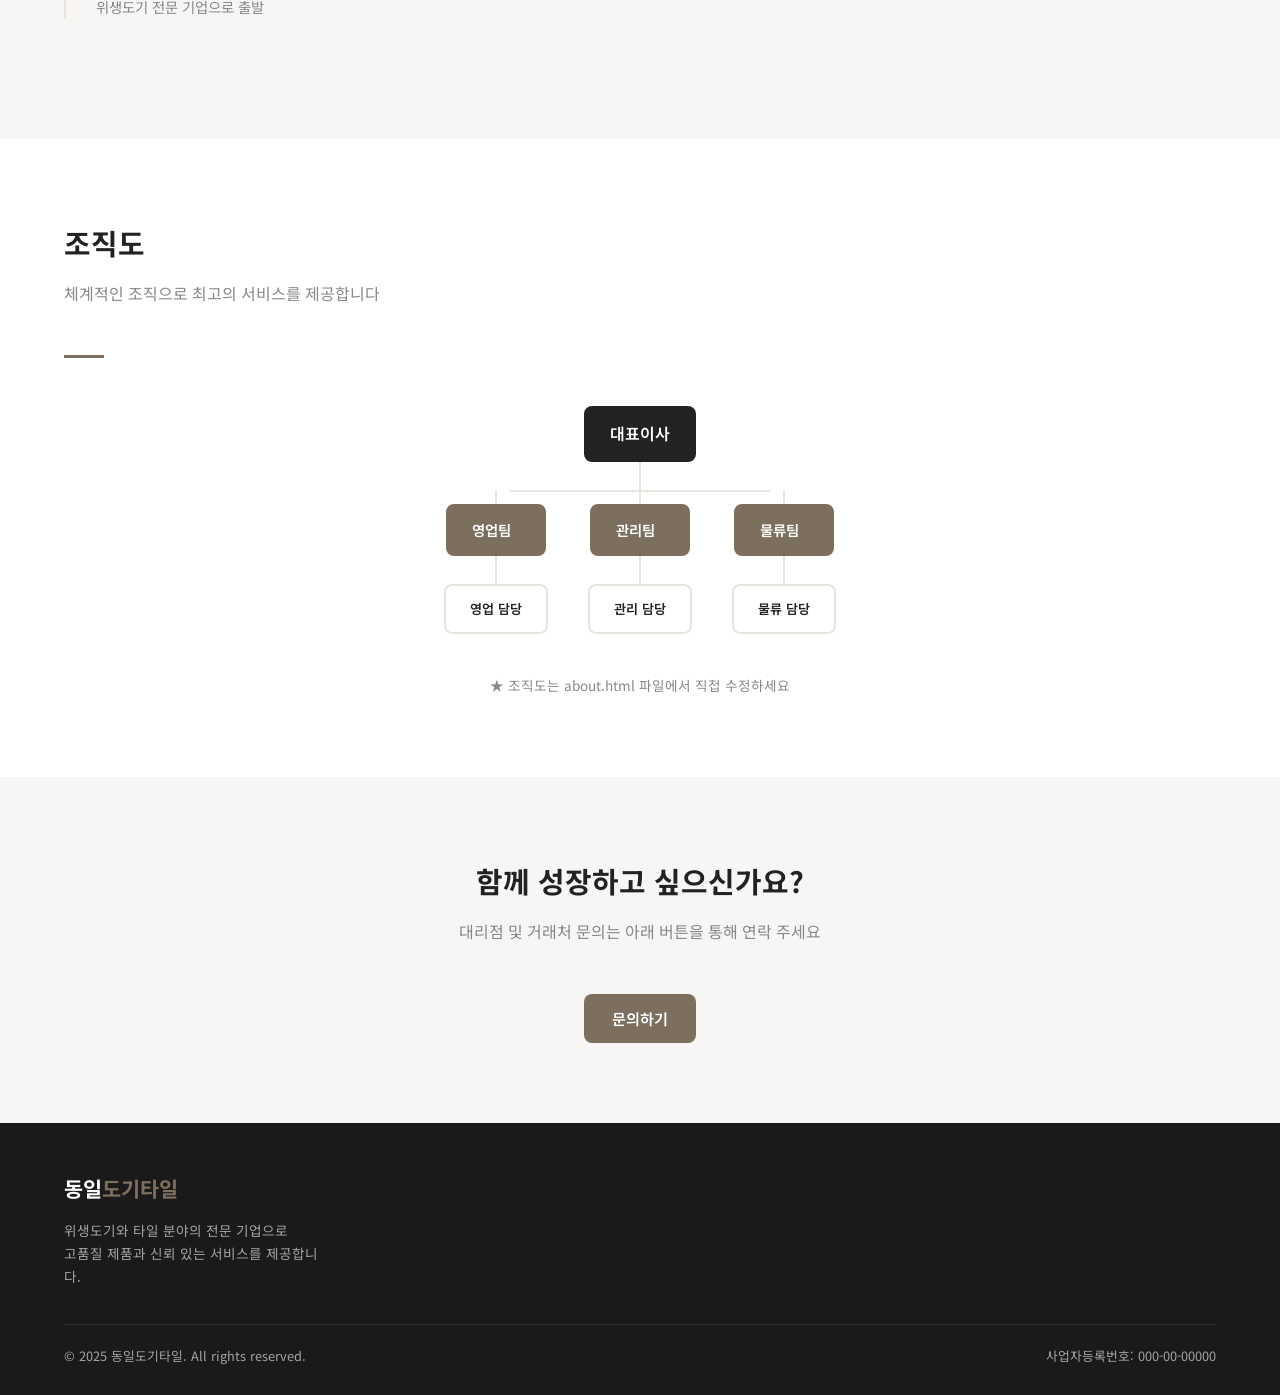
==== commit 00ff7d8b: "Add files via upload" ====
--- a/about.html
+++ b/about.html
@@ -145,6 +145,9 @@
   <div class="mob-item">
     <a href="contact.html" class="mob-toggle is-link">문의하기</a>
   </div>
+  <div class="mob-item mob-heritage-item">
+    <a href="http://smartstore.naver.com/dongildogi" class="mob-toggle is-link mob-heritage-link" target="_blank">Heritage de Bath ↗</a>
+  </div>
 </nav>
 
 <!-- 페이지 타이틀 -->
@@ -167,7 +170,7 @@
       <div class="about-intro-text">
         <h2>건강한 공간을 만드는<br>위생도기 · 타일 전문기업</h2>
         <p>
-          동일도기타일는 1990년 창립 이래 30년 이상 위생도기와 타일 분야에서
+          동일도기타일는 1970년 창립 이래 50년 이상 위생도기와 타일 분야에서
           꾸준히 성장해온 전문 기업입니다.
           <!-- ★ 회사 창립연도, 회사명 수정 -->
         </p>
@@ -186,7 +189,7 @@
         <div style="background:var(--color-bg-soft);border-radius:var(--border-radius);padding:40px 32px;">
           <div class="stat-grid">
             <div class="stat-box">
-              <div class="stat-number">30<span style="font-size:1rem">년</span></div>
+              <div class="stat-number">50<span style="font-size:1rem">년+</span></div>
               <div class="stat-label">업력</div>
             </div>
             <div class="stat-box">
@@ -255,9 +258,9 @@
       </div>
 
       <div class="timeline-item">
-        <div class="timeline-year">1990</div>
-        <div class="timeline-content">
-          <h4>동일도기타일 창립</h4>   <!-- ★ 회사명 -->
+        <div class="timeline-year">1970</div>
+        <div class="timeline-content">
+          <h4>동일도기타일 창립</h4>
           <p>위생도기 전문 기업으로 출발</p>
         </div>
       </div>
--- a/css/style.css
+++ b/css/style.css
@@ -235,6 +235,16 @@
 .mob-item { border-bottom: 1px solid var(--color-border); }
 .mob-item:last-child { border-bottom: none; }
 
+/* Heritage de Bath 모바일 메뉴 항목 */
+.mob-heritage-item { background: #fdf8f2; }
+.mob-heritage-link {
+  font-family: 'Great Vibes', cursive !important;
+  font-size: 1.3rem !important;
+  color: #8b6f47 !important;
+  letter-spacing: 0.01em;
+}
+.mob-heritage-link:hover { color: #6b4f2f !important; }
+
 /* 최상위 토글 버튼 */
 .mob-toggle {
   display: flex;
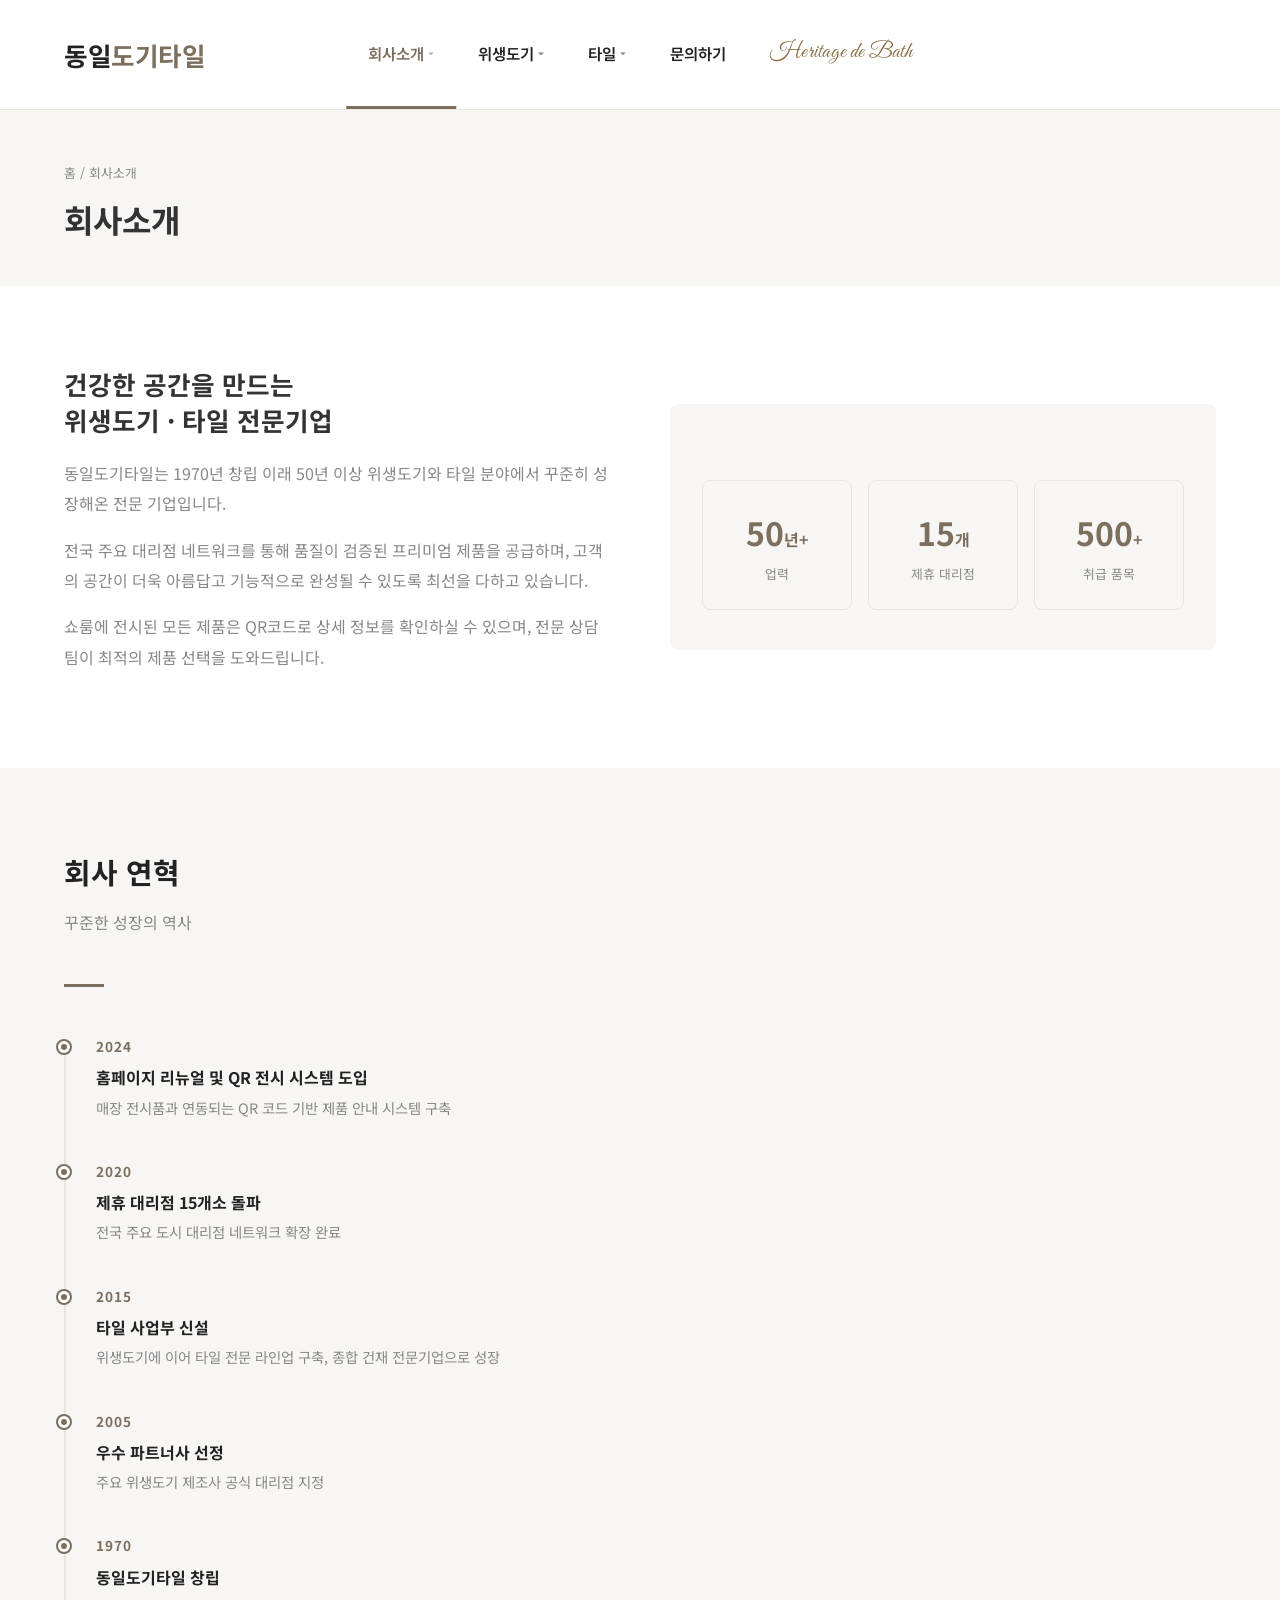
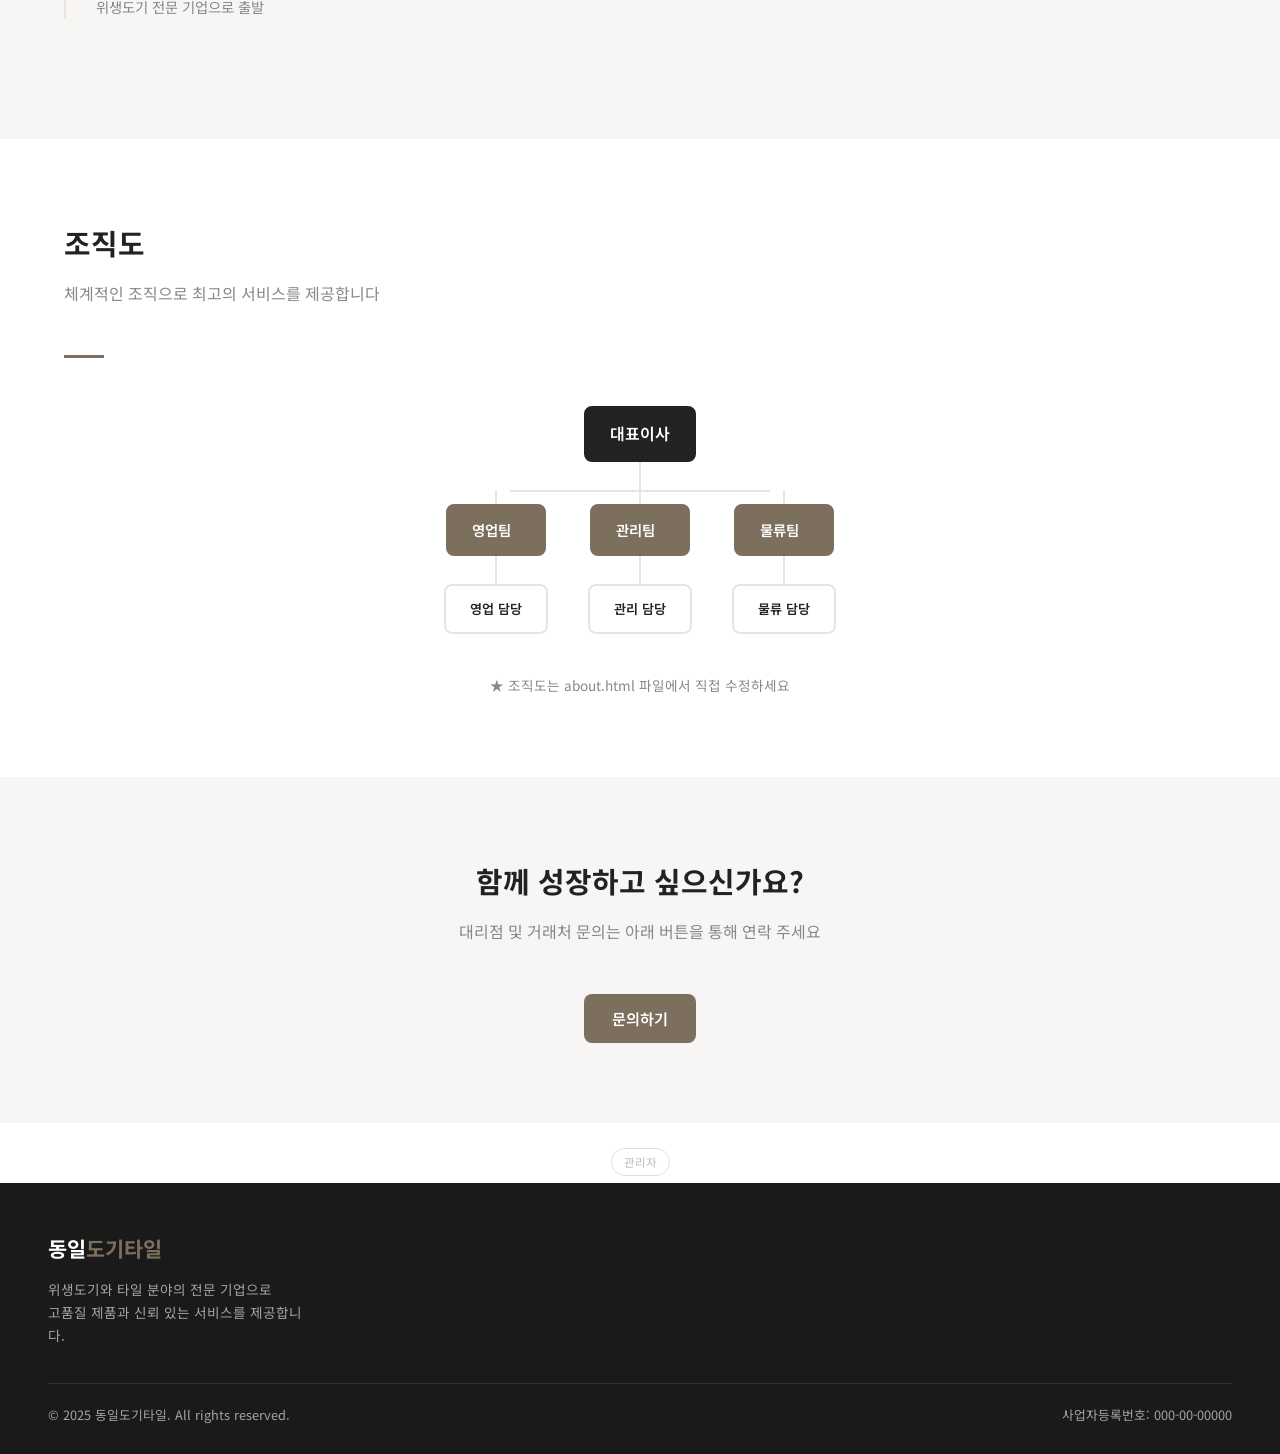
==== commit 5c9703f7: "Add files via upload" ====
--- a/about.html
+++ b/about.html
@@ -146,7 +146,10 @@
     <a href="contact.html" class="mob-toggle is-link">문의하기</a>
   </div>
   <div class="mob-item mob-heritage-item">
-    <a href="http://smartstore.naver.com/dongildogi" class="mob-toggle is-link mob-heritage-link" target="_blank">Heritage de Bath ↗</a>
+    <a href="http://smartstore.naver.com/dongildogi" class="mob-toggle is-link mob-heritage-link" target="_blank">
+      <span class="mob-heritage-name">Heritage de Bath</span>
+      <span class="mob-heritage-sub">프리미엄 쇼핑몰 바로가기</span>
+    </a>
   </div>
 </nav>
 
@@ -350,6 +353,13 @@
 </section>
 
 
+<!-- 관리자 페이지 링크 (눈에 띄지 않게) -->
+<div style="text-align:center;padding:24px 0 8px">
+  <a href="admin.html" style="font-size:0.72rem;color:#bbb;text-decoration:none;padding:5px 12px;border:1px solid #e0e0e0;border-radius:999px;transition:color .2s,border-color .2s"
+     onmouseover="this.style.color='#888';this.style.borderColor='#bbb'"
+     onmouseout="this.style.color='#bbb';this.style.borderColor='#e0e0e0'">관리자</a>
+</div>
+
 <!-- 푸터 -->
 <footer class="site-footer">
   <div class="container">
--- a/css/style.css
+++ b/css/style.css
@@ -238,12 +238,23 @@
 /* Heritage de Bath 모바일 메뉴 항목 */
 .mob-heritage-item { background: #fdf8f2; }
 .mob-heritage-link {
-  font-family: 'Great Vibes', cursive !important;
-  font-size: 1.3rem !important;
+  display: flex !important;
+  align-items: center;
+  gap: 10px;
   color: #8b6f47 !important;
+}
+.mob-heritage-link:hover { color: #6b4f2f !important; }
+.mob-heritage-name {
+  font-family: 'Great Vibes', cursive;
+  font-size: 1.3rem;
+  line-height: 1;
+}
+.mob-heritage-sub {
+  font-family: var(--font-main);
+  font-size: 0.72rem;
+  color: #a07850;
   letter-spacing: 0.01em;
 }
-.mob-heritage-link:hover { color: #6b4f2f !important; }
 
 /* 최상위 토글 버튼 */
 .mob-toggle {
@@ -1309,6 +1320,10 @@
   color: rgba(255,255,255,0.6);
   padding: 48px 0 28px;
 }
+.site-footer .container {
+  max-width: 100%;
+  padding: 0 48px;
+}
 .footer-inner {
   display: flex;
   gap: 48px;
@@ -1391,6 +1406,329 @@
 
   .footer-inner { flex-direction: column; gap: 28px; }
   .footer-bottom { flex-direction: column; }
+}
+
+/* ── 16. 위생도기 — 사이드바 레이아웃 ────────────────────── */
+
+/* 전체 레이아웃: 사이드바 + 메인 */
+.sanitary-layout {
+  display: flex;
+  gap: 24px;
+  align-items: flex-start;
+}
+.sanitary-main { flex: 1; min-width: 0; }
+
+/* 왼쪽 고정 사이드바 */
+.doc-sidebar {
+  width: 240px;
+  flex-shrink: 0;
+  position: sticky;
+  top: calc(var(--header-height) + 16px);
+  max-height: calc(100vh - var(--header-height) - 32px);
+  overflow-y: auto;
+  background: #fff;
+  border: 1px solid var(--color-border);
+  border-radius: 12px;
+  padding: 16px;
+  display: flex;
+  flex-direction: column;
+  gap: 12px;
+  scrollbar-width: thin;
+}
+.doc-sidebar::-webkit-scrollbar { width: 4px; }
+.doc-sidebar::-webkit-scrollbar-thumb { background: #ddd; border-radius: 4px; }
+
+/* 검색 박스 */
+.sidebar-search-wrap {
+  display: flex;
+  align-items: center;
+  gap: 6px;
+  background: #f7f6f4;
+  border: 1px solid var(--color-border);
+  border-radius: 8px;
+  padding: 7px 10px;
+}
+.sidebar-search-icon { font-size: 0.85rem; flex-shrink: 0; }
+.sidebar-search-input {
+  flex: 1;
+  border: none;
+  background: transparent;
+  font-size: 0.82rem;
+  outline: none;
+  font-family: var(--font-main);
+  color: var(--color-text);
+}
+.sidebar-search-input::placeholder { color: #bbb; }
+.sidebar-search-clear {
+  background: none;
+  border: none;
+  cursor: pointer;
+  color: #aaa;
+  font-size: 0.8rem;
+  padding: 0;
+  line-height: 1;
+}
+.sidebar-search-clear:hover { color: #555; }
+
+/* 서류 다운로드 헤더 */
+.sidebar-doc-header {
+  display: flex;
+  align-items: center;
+  justify-content: space-between;
+  font-size: 0.8rem;
+  font-weight: 700;
+  color: var(--color-text);
+  padding-bottom: 8px;
+  border-bottom: 1px solid var(--color-border);
+}
+.sidebar-badge {
+  background: var(--color-accent);
+  color: #fff;
+  font-size: 0.7rem;
+  font-weight: 700;
+  min-width: 20px;
+  height: 20px;
+  border-radius: 999px;
+  display: inline-flex;
+  align-items: center;
+  justify-content: center;
+  padding: 0 5px;
+}
+
+/* 선택 없을 때 안내 */
+.sidebar-empty {
+  text-align: center;
+  padding: 20px 0;
+  color: var(--color-text-mute);
+  font-size: 0.8rem;
+  line-height: 1.7;
+}
+.sidebar-empty span { font-size: 1.6rem; display: block; margin-bottom: 8px; }
+
+/* 선택 제품 리스트 */
+.sidebar-list {
+  list-style: none;
+  display: flex;
+  flex-direction: column;
+  gap: 8px;
+  padding: 0;
+}
+.sidebar-item {
+  background: #fafafa;
+  border: 1px solid var(--color-border);
+  border-radius: 8px;
+  padding: 9px 10px;
+  font-size: 0.78rem;
+  display: flex;
+  flex-direction: column;
+  gap: 5px;
+}
+.sidebar-item-top {
+  display: flex;
+  align-items: flex-start;
+  justify-content: space-between;
+  gap: 6px;
+}
+.sidebar-item-name {
+  font-weight: 600;
+  color: var(--color-text);
+  line-height: 1.3;
+}
+.sidebar-item-brand { color: var(--color-text-mute); font-size: 0.72rem; }
+.sidebar-item-remove {
+  background: none;
+  border: none;
+  cursor: pointer;
+  color: #bbb;
+  font-size: 0.9rem;
+  padding: 0;
+  flex-shrink: 0;
+  line-height: 1;
+}
+.sidebar-item-remove:hover { color: #e63946; }
+.sidebar-item-docs { display: flex; gap: 4px; flex-wrap: wrap; }
+.doc-pill {
+  font-size: 0.68rem;
+  padding: 2px 7px;
+  border-radius: 999px;
+  font-weight: 600;
+}
+.doc-pill-test  { background: #fde8e8; color: #c0392b; }
+.doc-pill-water { background: #d4eaf7; color: #1a5276; }
+.doc-pill-env   { background: #d4f7e0; color: #1a7a40; }
+.doc-pill-none  { background: #f0f0f0; color: #aaa; }
+
+/* 다운로드 버튼 그룹 */
+.sidebar-actions {
+  display: flex;
+  flex-direction: column;
+  gap: 7px;
+  padding-top: 8px;
+  border-top: 1px solid var(--color-border);
+}
+.sidebar-dl-btn {
+  width: 100%;
+  padding: 9px 10px;
+  border-radius: 7px;
+  font-size: 0.78rem;
+  font-weight: 600;
+  cursor: pointer;
+  border: none;
+  text-align: left;
+  transition: opacity .15s;
+}
+.sidebar-dl-btn:hover { opacity: .85; }
+.sidebar-dl-test  { background: #e63946; color: #fff; }
+.sidebar-dl-water { background: #457b9d; color: #fff; }
+.sidebar-dl-env   { background: #2d8f5a; color: #fff; }
+.sidebar-dl-clear { background: #f0f0f0; color: #555; }
+
+/* 모바일: 사이드바 숨기고 플로팅 바만 사용 */
+@media (max-width: 900px) {
+  .sanitary-layout { flex-direction: column; }
+  .doc-sidebar {
+    width: 100%;
+    position: static;
+    max-height: none;
+    flex-direction: row;
+    flex-wrap: wrap;
+  }
+  .doc-sidebar .sidebar-doc-header,
+  .doc-sidebar .sidebar-empty,
+  .doc-sidebar .sidebar-list,
+  .doc-sidebar .sidebar-actions { width: 100%; }
+  .sidebar-search-wrap { flex: 1; min-width: 180px; }
+}
+
+/* ── 17. 제품 일괄 다운로드 ──────────────────────────────── */
+
+/* 제품 카드 체크박스 */
+.card-checkbox-wrap {
+  position: absolute;
+  top: 10px;
+  left: 10px;
+  z-index: 10;
+}
+.card-checkbox {
+  width: 22px;
+  height: 22px;
+  accent-color: var(--color-accent);
+  cursor: pointer;
+  border-radius: 4px;
+  opacity: 0.7;
+  transition: opacity .15s, transform .15s;
+}
+.product-card:hover .card-checkbox,
+.product-card.selected .card-checkbox { opacity: 1; }
+.product-card { position: relative; cursor: pointer; }
+.product-card.selected {
+  outline: 2.5px solid var(--color-accent);
+  box-shadow: 0 0 0 4px rgba(230,57,70,0.1);
+}
+.product-card.selected .product-img::after {
+  content: '';
+  position: absolute;
+  inset: 0;
+  background: rgba(230,57,70,0.06);
+  pointer-events: none;
+}
+.product-img { position: relative; }
+
+/* 그리드 위 선택 도구 바 */
+.select-toolbar {
+  display: flex;
+  align-items: center;
+  gap: 12px;
+  margin-bottom: 16px;
+  padding: 10px 14px;
+  background: #f8f9fc;
+  border: 1px solid var(--color-border);
+  border-radius: 8px;
+  font-size: 0.85rem;
+  color: var(--color-text-mute);
+}
+.select-toolbar .btn-select-all {
+  background: none;
+  border: 1.5px solid var(--color-border);
+  border-radius: 6px;
+  padding: 5px 14px;
+  font-size: 0.82rem;
+  cursor: pointer;
+  color: var(--color-text);
+  transition: border-color .15s, color .15s;
+}
+.select-toolbar .btn-select-all:hover { border-color: var(--color-accent); color: var(--color-accent); }
+.select-toolbar .select-hint { margin-left: auto; font-size: 0.78rem; }
+
+/* 플로팅 다운로드 바 */
+.bulk-bar {
+  position: fixed;
+  bottom: -100px;
+  left: 50%;
+  transform: translateX(-50%);
+  z-index: 999;
+  background: #1a1a2e;
+  color: #fff;
+  border-radius: 16px;
+  box-shadow: 0 8px 32px rgba(0,0,0,0.28);
+  padding: 14px 24px;
+  display: flex;
+  align-items: center;
+  gap: 14px;
+  min-width: 340px;
+  max-width: 90vw;
+  transition: bottom .3s cubic-bezier(.34,1.56,.64,1);
+  white-space: nowrap;
+}
+.bulk-bar.visible { bottom: 28px; }
+.bulk-bar-count {
+  font-size: 0.9rem;
+  font-weight: 700;
+  color: #a8dadc;
+  min-width: 60px;
+}
+.bulk-bar-count span { color: #fff; font-size: 1.1rem; }
+.bulk-bar-btns { display: flex; gap: 8px; flex: 1; }
+.bulk-btn {
+  padding: 8px 14px;
+  border-radius: 8px;
+  font-size: 0.8rem;
+  font-weight: 600;
+  cursor: pointer;
+  border: none;
+  transition: opacity .15s, transform .1s;
+}
+.bulk-btn:hover { opacity: .85; transform: translateY(-1px); }
+.bulk-btn:active { transform: translateY(0); }
+.bulk-btn-test  { background: #e63946; color: #fff; }
+.bulk-btn-water { background: #457b9d; color: #fff; }
+.bulk-btn-env   { background: #2d8f5a; color: #fff; }
+.bulk-btn-clear {
+  background: rgba(255,255,255,0.1);
+  color: rgba(255,255,255,0.7);
+  margin-left: auto;
+}
+.bulk-toast {
+  position: fixed;
+  top: 80px;
+  left: 50%;
+  transform: translateX(-50%) translateY(-10px);
+  background: #333;
+  color: #fff;
+  padding: 10px 22px;
+  border-radius: 8px;
+  font-size: 0.85rem;
+  opacity: 0;
+  pointer-events: none;
+  transition: opacity .25s, transform .25s;
+  z-index: 1000;
+  white-space: nowrap;
+}
+.bulk-toast.show { opacity: 1; transform: translateX(-50%) translateY(0); }
+
+@media (max-width: 600px) {
+  .bulk-bar { flex-wrap: wrap; min-width: unset; width: calc(100vw - 32px); border-radius: 12px; padding: 12px 16px; }
+  .bulk-bar-btns { flex-wrap: wrap; }
 }
 
 /* ── 17. 유틸리티 ────────────────────────────────────────── */
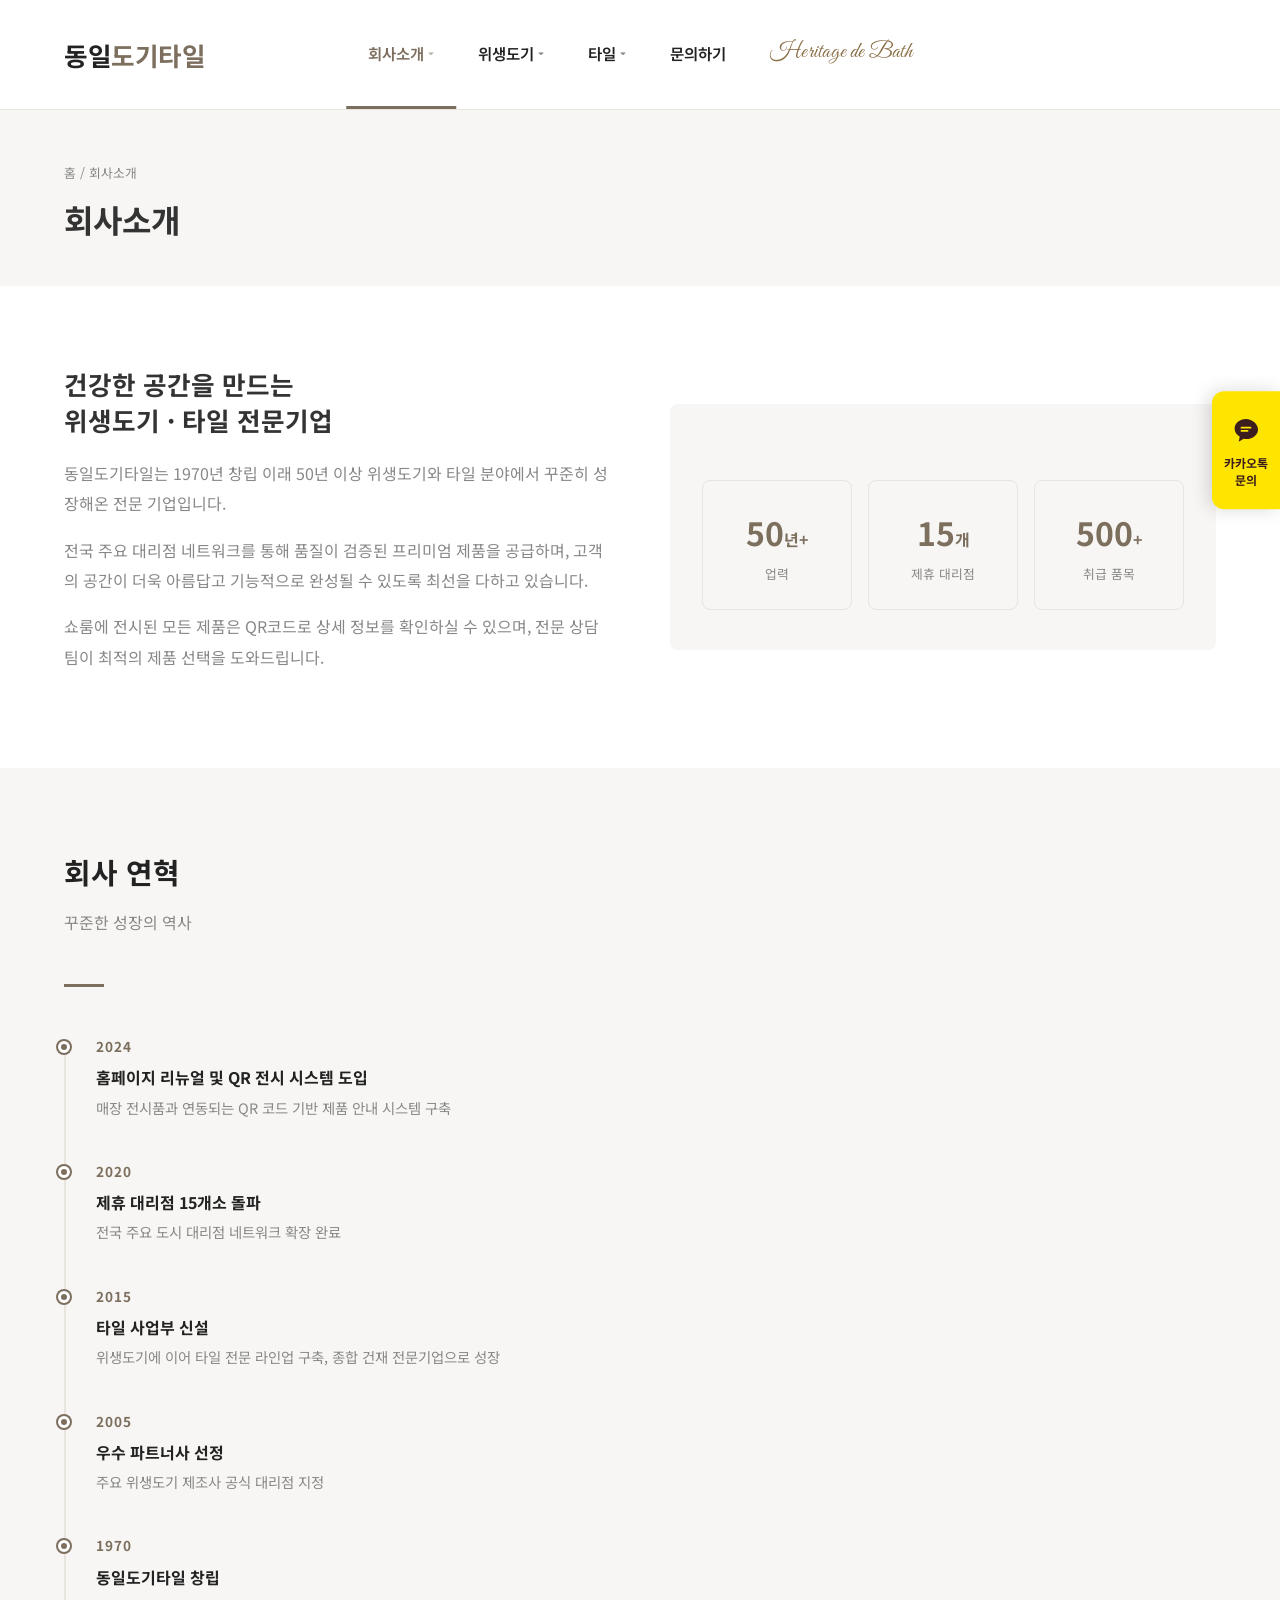
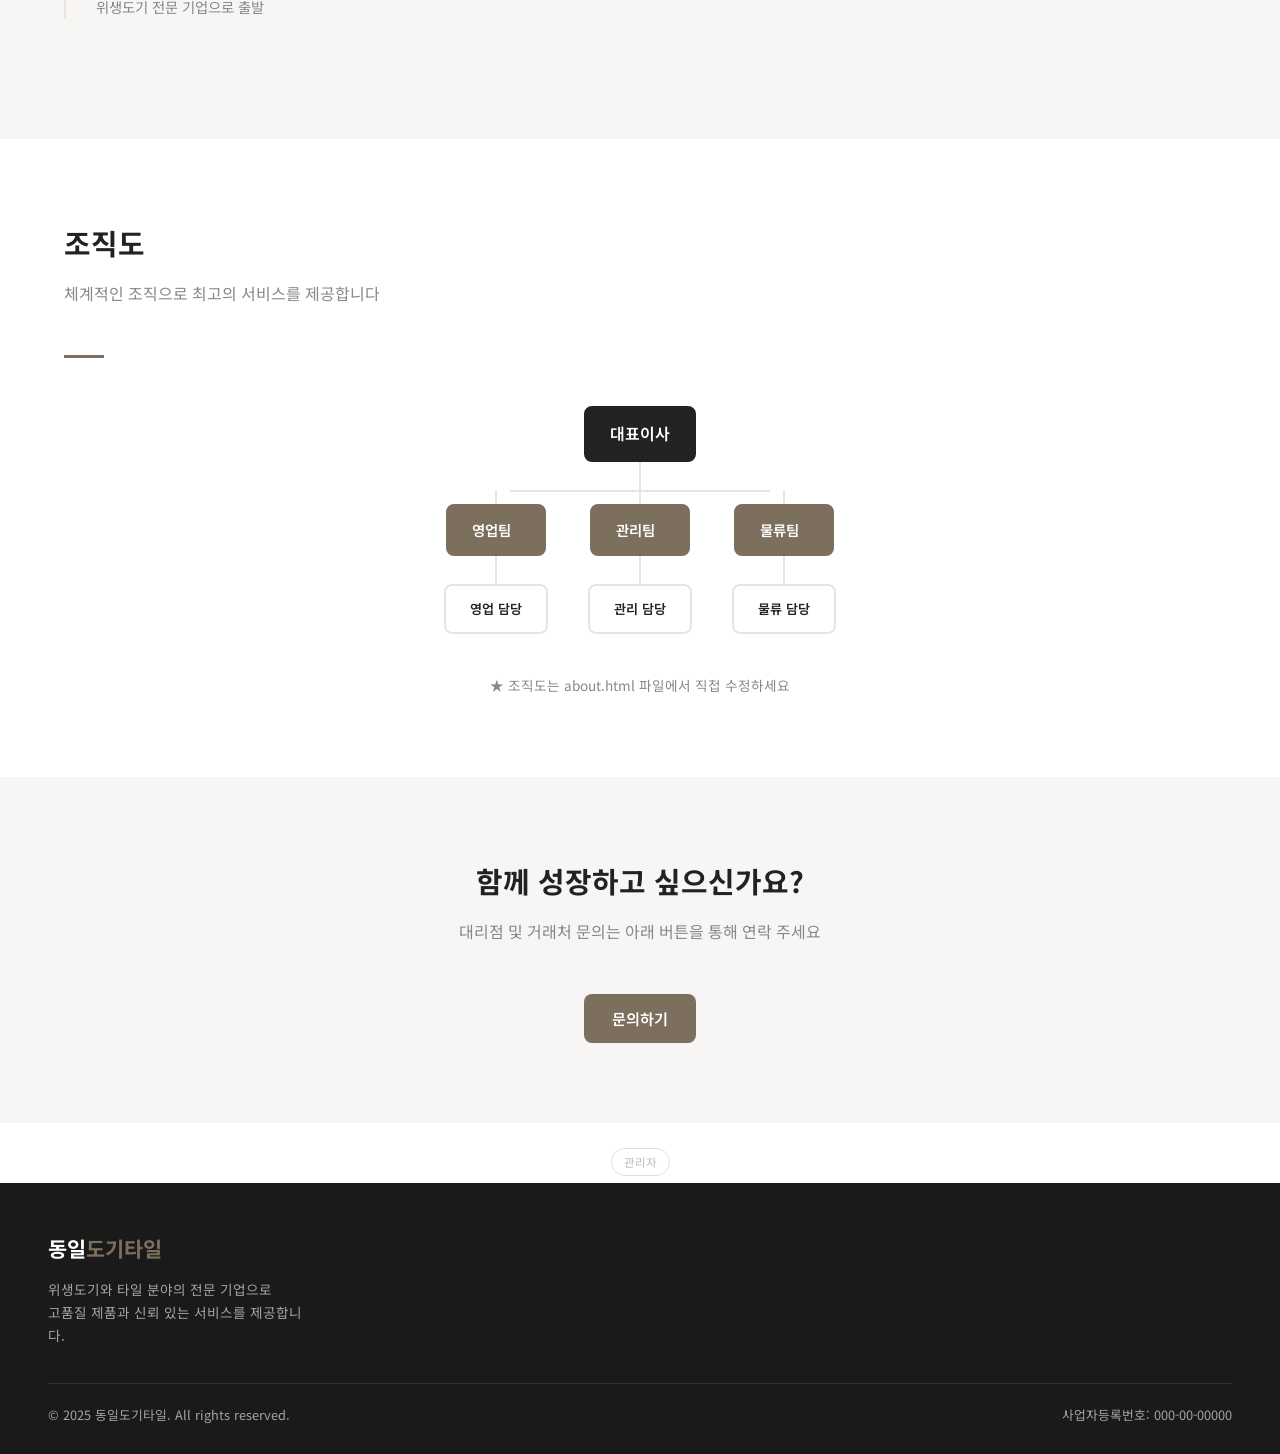
==== commit 24733fac: "Add files via upload" ====
--- a/about.html
+++ b/about.html
@@ -109,7 +109,7 @@
           </div>
         </li>
         <li class="nav-item"><a href="contact.html">문의하기</a></li>
-        <li class="nav-item"><a href="#" class="nav-heritage" target="_blank">Heritage de Bath</a></li>
+        <li class="nav-item"><a href="http://smartstore.naver.com/dongildogi" class="nav-heritage" target="_blank">Heritage de Bath</a></li>
       </ul>
     </nav>
     <button class="hamburger" aria-label="메뉴"><span></span><span></span><span></span></button>
--- a/css/style.css
+++ b/css/style.css
@@ -1746,3 +1746,125 @@
   border-top: 1px solid var(--color-border);
   margin: 48px 0;
 }
+
+/* ── 카카오톡 문의 블록 (contact.html) ───────────────────── */
+.kakao-contact-block {
+  background: #FEE500;
+  border-radius: 16px;
+  padding: 40px 32px;
+  margin-bottom: 32px;
+  text-align: center;
+  box-shadow: 0 6px 24px rgba(254,229,0,0.4);
+}
+
+.kakao-contact-logo {
+  width: 80px;
+  height: 80px;
+  margin: 0 auto 20px;
+  display: block;
+}
+
+.kakao-contact-title {
+  font-size: 1.5rem;
+  font-weight: 700;
+  color: #3C1E1E;
+  margin-bottom: 8px;
+}
+
+.kakao-contact-desc {
+  font-size: 0.92rem;
+  color: #5a3a2a;
+  margin-bottom: 24px;
+  line-height: 1.6;
+}
+
+.kakao-contact-cta {
+  display: inline-flex;
+  align-items: center;
+  gap: 10px;
+  background: #3C1E1E;
+  color: #FEE500;
+  font-size: 1rem;
+  font-weight: 700;
+  padding: 16px 36px;
+  border-radius: 50px;
+  text-decoration: none;
+  transition: background 0.2s, transform 0.15s;
+  box-shadow: 0 4px 12px rgba(60,30,30,0.25);
+}
+
+.kakao-contact-cta:hover {
+  background: #2a1010;
+  transform: translateY(-2px);
+}
+
+.contact-divider {
+  display: flex;
+  align-items: center;
+  gap: 12px;
+  margin-bottom: 28px;
+  color: var(--color-text-mute);
+  font-size: 0.85rem;
+}
+
+.contact-divider::before,
+.contact-divider::after {
+  content: '';
+  flex: 1;
+  height: 1px;
+  background: var(--color-border);
+}
+
+/* ── 우측 고정 카카오 배너 ───────────────────────────────── */
+.floating-inquiry {
+  position: fixed;
+  right: 0;
+  top: 50%;
+  transform: translateY(-50%);
+  z-index: 900;
+}
+
+.floating-inquiry a {
+  display: flex;
+  flex-direction: column;
+  align-items: center;
+  justify-content: center;
+  gap: 8px;
+  background: #FEE500;
+  color: #3C1E1E;
+  padding: 20px 12px;
+  font-size: 0.75rem;
+  font-weight: 700;
+  border-radius: 12px 0 0 12px;
+  box-shadow: -4px 0 18px rgba(0,0,0,0.15);
+  transition: background 0.2s, padding 0.2s;
+  text-decoration: none;
+  line-height: 1.4;
+  text-align: center;
+}
+
+.floating-inquiry a:hover {
+  background: #f5d800;
+  padding: 20px 16px;
+}
+
+.floating-inquiry .fi-logo {
+  width: 36px;
+  height: 36px;
+  display: block;
+}
+
+@media (max-width: 768px) {
+  .floating-inquiry {
+    top: auto;
+    bottom: 70px;
+    transform: none;
+  }
+  .floating-inquiry a {
+    padding: 14px 10px;
+  }
+  .floating-inquiry .fi-logo {
+    width: 28px;
+    height: 28px;
+  }
+}
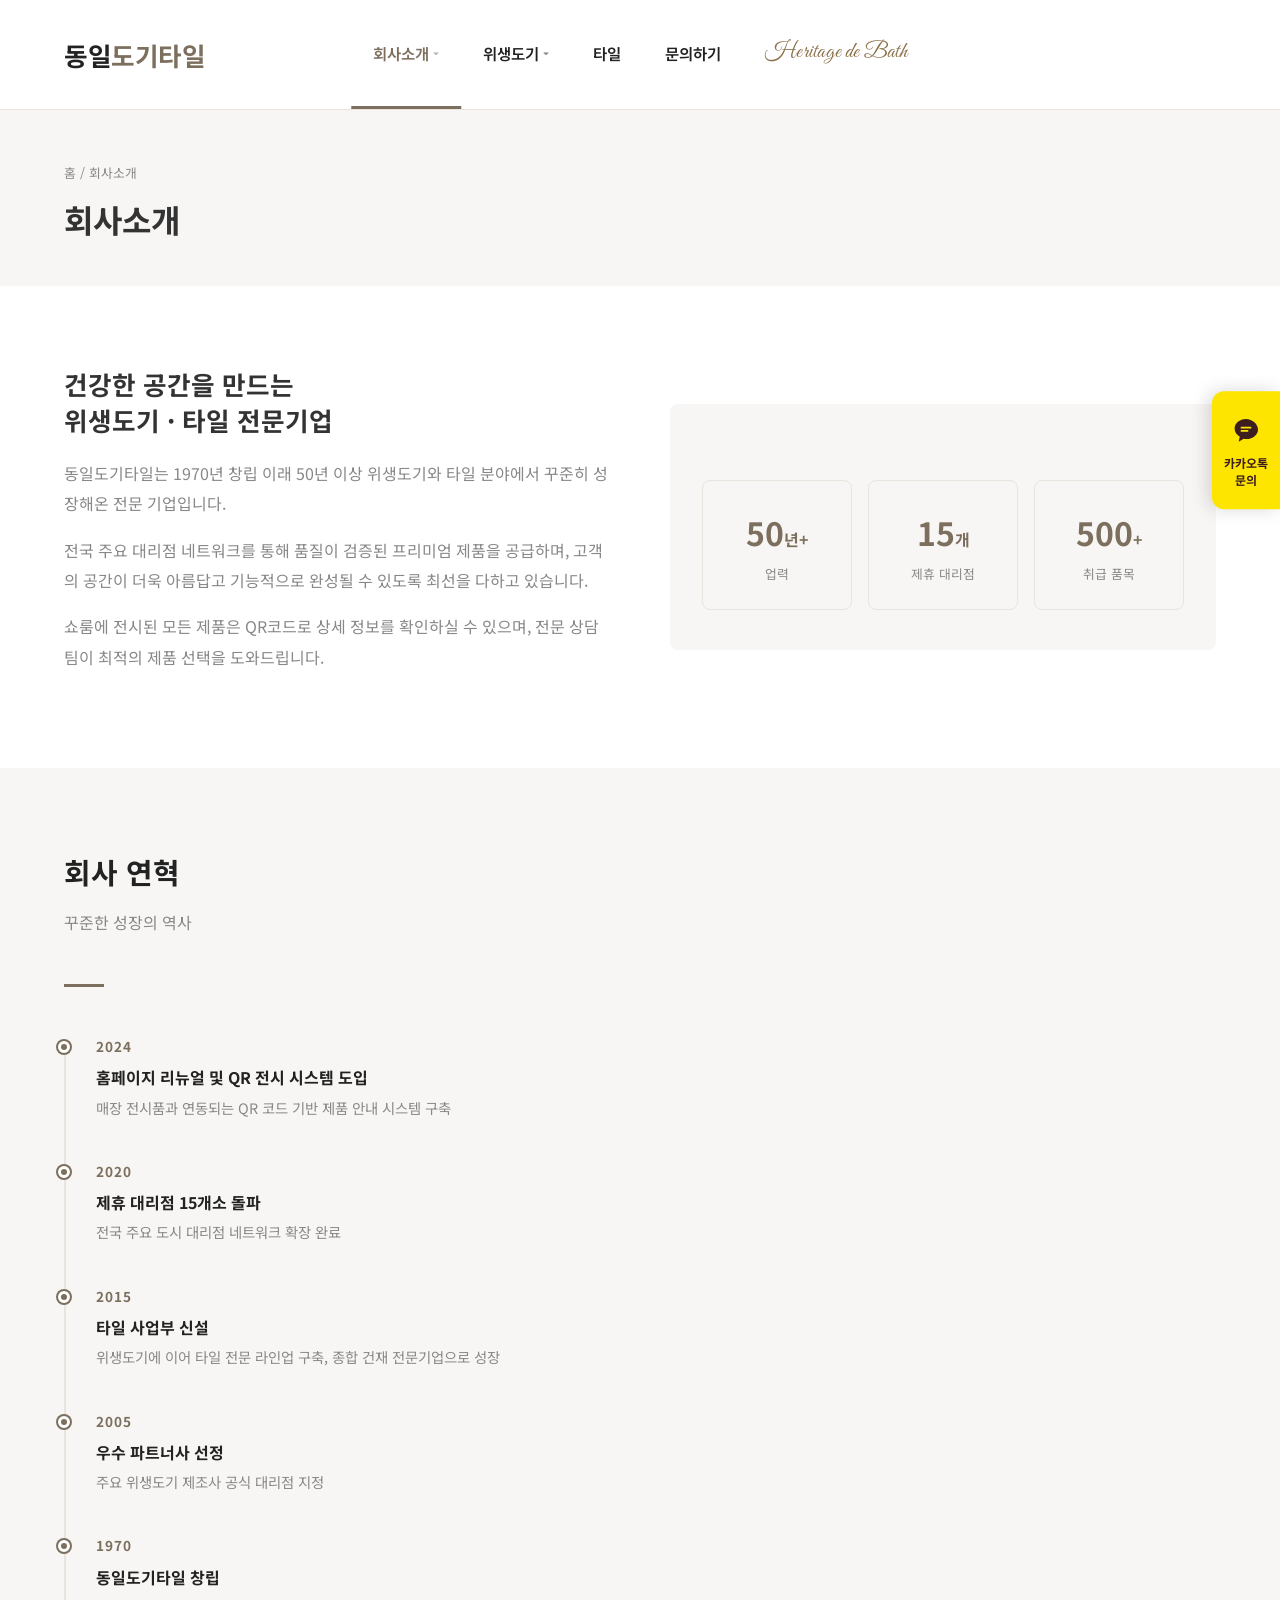
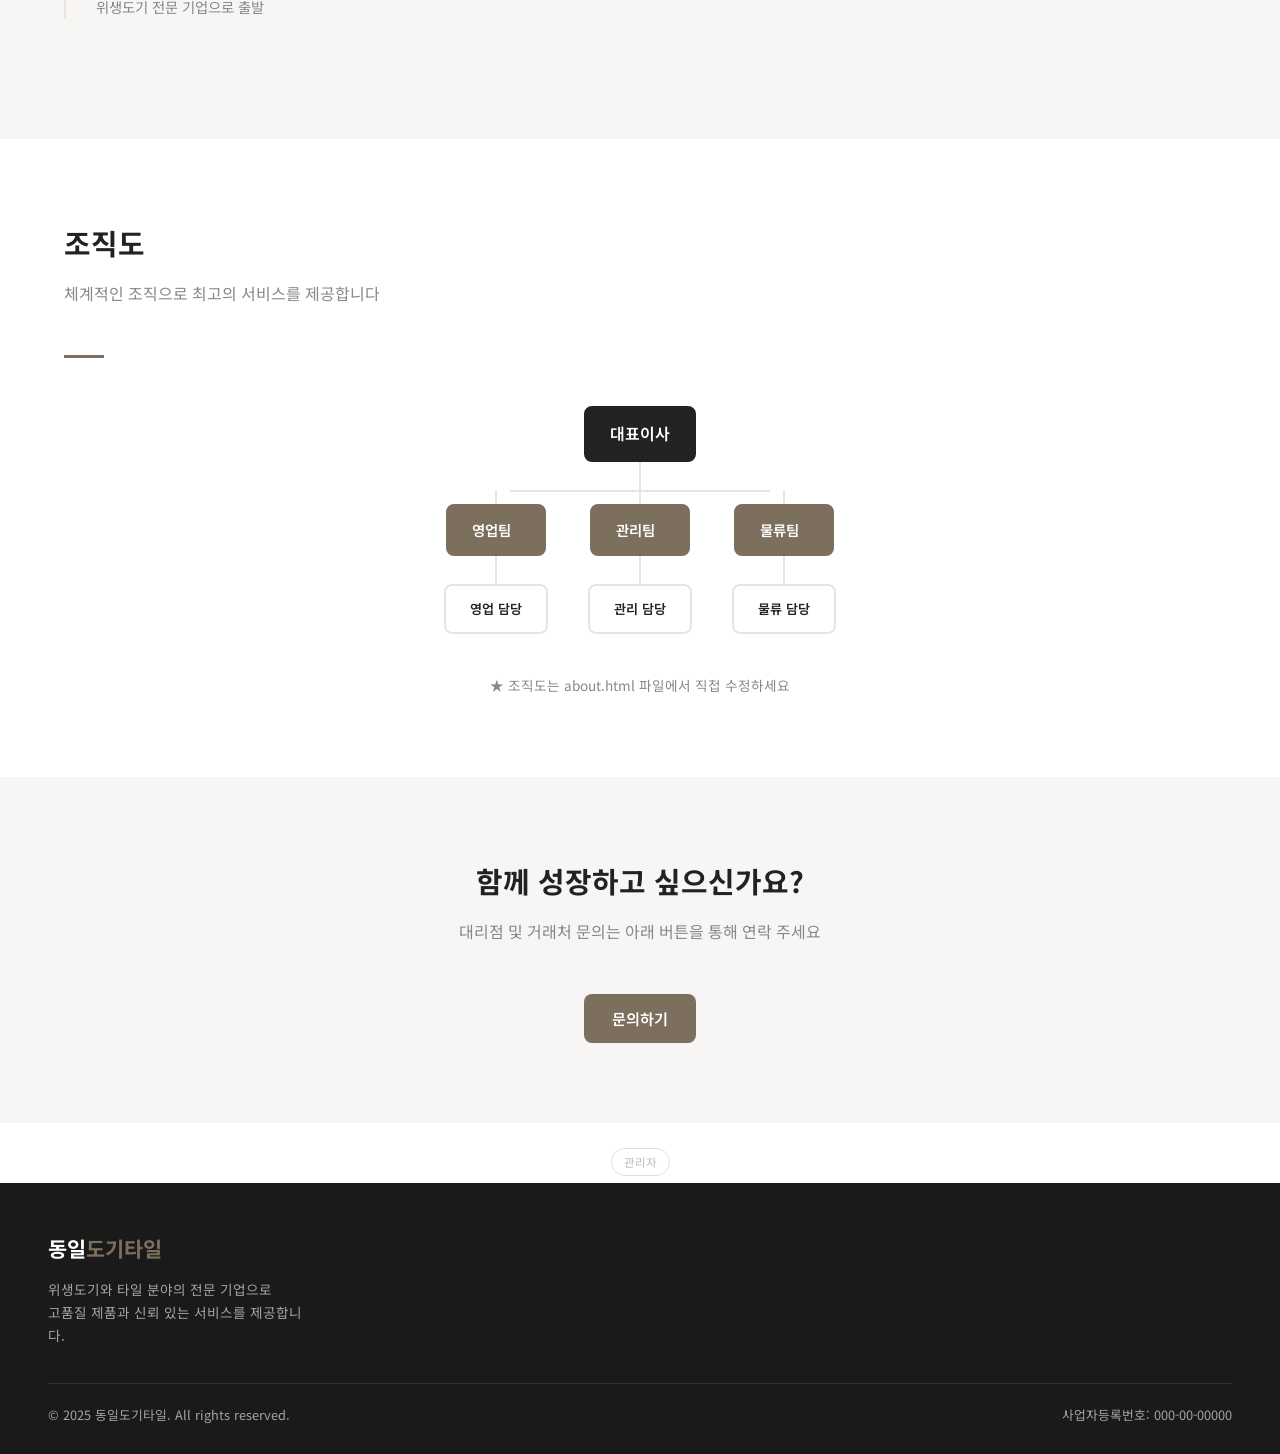
==== commit ea2efaa0: "Add files via upload" ====
--- a/about.html
+++ b/about.html
@@ -100,13 +100,8 @@
             <a href="products-sanitary.html?cat=수전류">수전류</a>
           </div>
         </li>
-        <li class="nav-item has-dropdown">
+        <li class="nav-item">
           <a href="products-tile.html">타일</a>
-          <div class="nav-dropdown">
-            <a href="products-tile.html">전체보기</a>
-            <a href="products-tile.html">규격별</a>
-            <a href="products-tile.html">재질별</a>
-          </div>
         </li>
         <li class="nav-item"><a href="contact.html">문의하기</a></li>
         <li class="nav-item"><a href="http://smartstore.naver.com/dongildogi" class="nav-heritage" target="_blank">Heritage de Bath</a></li>
@@ -135,12 +130,7 @@
     </div>
   </div>
   <div class="mob-item">
-    <button class="mob-toggle">타일 <span class="mob-arrow">▾</span></button>
-    <div class="mob-sub">
-      <a href="products-tile.html">전체보기</a>
-      <a href="products-tile.html">규격별</a>
-      <a href="products-tile.html">재질별</a>
-    </div>
+    <a href="products-tile.html" class="mob-toggle is-link">타일</a>
   </div>
   <div class="mob-item">
     <a href="contact.html" class="mob-toggle is-link">문의하기</a>
--- a/css/style.css
+++ b/css/style.css
@@ -165,34 +165,36 @@
 .nav-dropdown {
   display: none;
   position: absolute;
-  top: calc(100% + 1px);          /* 헤더 border-bottom 바로 아래 */
+  top: 100%;
   left: 50%;
   transform: translateX(-50%);
-  min-width: 150px;
+  min-width: 160px;
   background: var(--color-white);
-  border-top: 3px solid var(--color-accent);
-  border-radius: 0 0 var(--border-radius) var(--border-radius);
-  box-shadow: 0 10px 28px rgba(0,0,0,0.13);
-  padding: 6px 0;
+  border-top: 2px solid var(--color-accent);
+  border-radius: 0 0 10px 10px;
+  box-shadow: 0 12px 32px rgba(0,0,0,0.12);
+  padding: 8px 0;
   z-index: 300;
+  overflow: hidden;
 }
 
 .nav-item:hover .nav-dropdown { display: block; }
 
 .nav-dropdown a {
   display: block;
-  padding: 11px 22px;
+  padding: 11px 24px;
   font-size: 0.88rem;
   font-weight: 500;
   color: var(--color-text);
   white-space: nowrap;
-  border-left: 3px solid transparent;
-  transition: background 0.15s, color 0.15s, border-color 0.15s;
+  transition: background 0.15s, color 0.15s;
+}
+.nav-dropdown a + a {
+  border-top: 1px solid var(--color-border);
 }
 .nav-dropdown a:hover {
   background: var(--color-bg-soft);
   color: var(--color-accent);
-  border-left-color: var(--color-accent);
 }
 
 /* ── 햄버거 버튼 (모바일) — 오른쪽 끝 고정 ── */
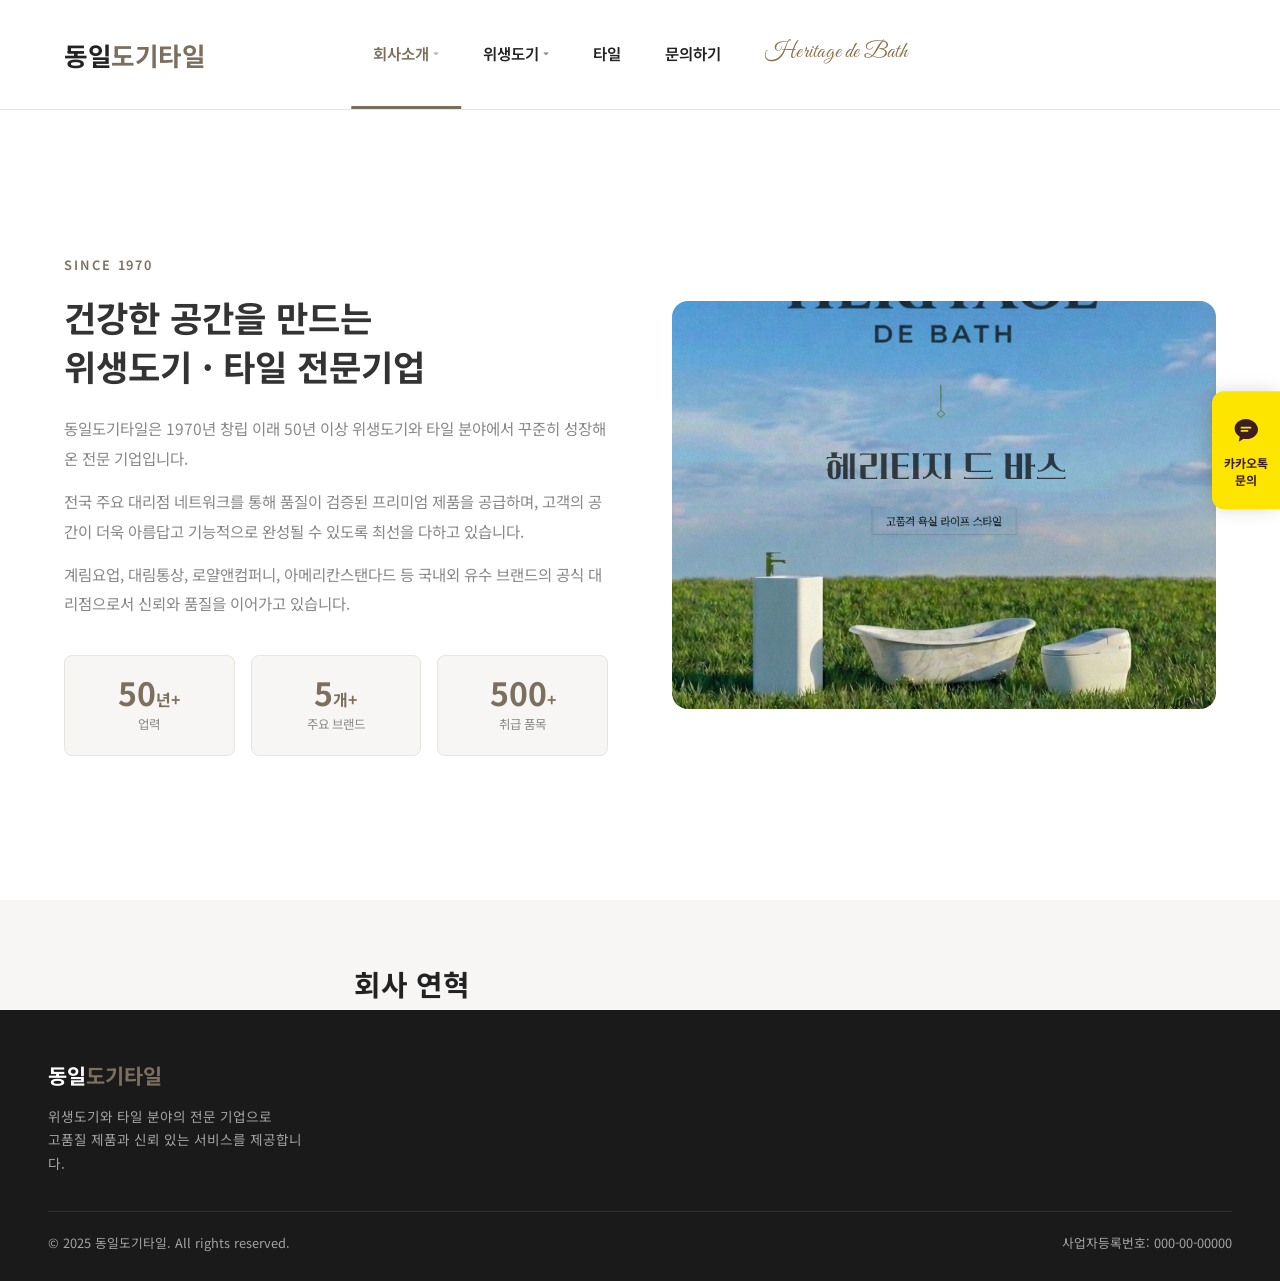
==== commit a80564af: "Add files via upload" ====
--- a/about.html
+++ b/about.html
@@ -3,74 +3,459 @@
 <head>
   <meta charset="UTF-8">
   <meta name="viewport" content="width=device-width, initial-scale=1.0">
-  <title>회사소개 — 동일도기타일</title>   <!-- ★ 회사명 -->
+  <title>회사소개 — 동일도기타일</title>
   <link rel="preconnect" href="https://fonts.googleapis.com">
   <link href="https://fonts.googleapis.com/css2?family=Noto+Sans+KR:wght@400;500;600;700&family=Great+Vibes&display=swap" rel="stylesheet">
   <link rel="stylesheet" href="css/style.css">
-
-  <!-- 조직도 추가 스타일 (이 페이지만 사용) -->
   <style>
-    .about-intro-grid {
+    /* ── 풀스크롤 섹션 기본 ─────────────────────────── */
+    .about-page {
+      scroll-snap-type: y mandatory;
+      overflow-y: scroll;
+      height: 100vh;
+      padding-top: var(--header-height);
+      box-sizing: border-box;
+    }
+
+    .about-section {
+      scroll-snap-align: start;
+      min-height: calc(100vh - var(--header-height));
+      display: flex;
+      align-items: center;
+      position: relative;
+    }
+
+    /* ── 우측 섹션 점 네비게이션 ────────────────────── */
+    .about-dots {
+      position: fixed;
+      right: 28px;
+      top: 50%;
+      transform: translateY(-50%);
+      display: flex;
+      flex-direction: column;
+      gap: 14px;
+      z-index: 800;
+    }
+
+    .about-dot {
+      width: 10px;
+      height: 10px;
+      border-radius: 50%;
+      background: rgba(0,0,0,0.2);
+      cursor: pointer;
+      transition: background 0.2s, transform 0.2s;
+      border: 2px solid rgba(255,255,255,0.6);
+    }
+
+    .about-dot.active {
+      background: var(--color-accent);
+      border-color: var(--color-accent);
+      transform: scale(1.3);
+    }
+
+    /* ── 1. 소개 섹션 ──────────────────────────────── */
+    #intro {
+      background: var(--color-bg);
+    }
+
+    .intro-grid {
       display: grid;
       grid-template-columns: 1fr 1fr;
-      gap: 60px;
+      gap: 64px;
       align-items: center;
-    }
-    .about-intro-text h2 { font-size: 1.6rem; font-weight: 700; margin-bottom: 20px; line-height: 1.4; }
-    .about-intro-text p  { color: var(--color-text-mute); line-height: 1.9; margin-bottom: 16px; }
-
-    /* 수치 강조 박스 */
-    .stat-grid { display: grid; grid-template-columns: repeat(3, 1fr); gap: 16px; margin-top: 36px; }
-    .stat-box {
+      width: 100%;
+    }
+
+    .intro-tag {
+      font-size: 0.8rem;
+      font-weight: 600;
+      color: var(--color-accent);
+      letter-spacing: 0.15em;
+      text-transform: uppercase;
+      margin-bottom: 16px;
+    }
+
+    .intro-title {
+      font-size: 2.2rem;
+      font-weight: 700;
+      line-height: 1.4;
+      margin-bottom: 24px;
+    }
+
+    .intro-desc {
+      color: var(--color-text-mute);
+      line-height: 1.9;
+      margin-bottom: 14px;
+      font-size: 0.97rem;
+    }
+
+    .intro-stats {
+      display: grid;
+      grid-template-columns: repeat(3, 1fr);
+      gap: 16px;
+      margin-top: 36px;
+    }
+
+    .intro-stat {
       text-align: center;
-      padding: 24px 12px;
+      padding: 20px 12px;
       border: 1px solid var(--color-border);
       border-radius: var(--border-radius);
-    }
-    .stat-number { font-size: 2rem; font-weight: 700; color: var(--color-accent); }
-    .stat-label  { font-size: 0.8rem; color: var(--color-text-mute); margin-top: 4px; }
-
-    /* 조직도 컨테이너 */
-    .org-wrap { overflow-x: auto; padding-bottom: 8px; }
-    .org-tree {
+      background: var(--color-bg-soft);
+    }
+
+    .intro-stat-num {
+      font-size: 2rem;
+      font-weight: 700;
+      color: var(--color-accent);
+      line-height: 1;
+    }
+
+    .intro-stat-label {
+      font-size: 0.78rem;
+      color: var(--color-text-mute);
+      margin-top: 6px;
+    }
+
+    .intro-image-box {
+      background: var(--color-bg-soft);
+      border-radius: 16px;
+      overflow: hidden;
+      aspect-ratio: 4/3;
+      display: flex;
+      align-items: center;
+      justify-content: center;
+    }
+
+    .intro-image-box img {
+      width: 100%;
+      height: 100%;
+      object-fit: cover;
+    }
+
+    /* ── 2. 연혁 섹션 ──────────────────────────────── */
+    #history {
+      background: var(--color-bg-soft);
+    }
+
+    .history-inner {
+      width: 100%;
+      padding: 60px 0;
+    }
+
+    .timeline-v2 {
+      position: relative;
+      max-width: 760px;
+      margin: 48px auto 0;
+    }
+
+    /* 중앙 세로선 */
+    .timeline-v2::before {
+      content: '';
+      position: absolute;
+      left: 50%;
+      top: 0; bottom: 0;
+      width: 2px;
+      background: var(--color-border);
+      transform: translateX(-50%);
+    }
+
+    .tl-item {
+      display: flex;
+      gap: 40px;
+      align-items: flex-start;
+      margin-bottom: 36px;
+      position: relative;
+    }
+
+    /* 짝수: 연도 오른쪽 */
+    .tl-item:nth-child(odd) {
+      flex-direction: row;
+    }
+    .tl-item:nth-child(even) {
+      flex-direction: row-reverse;
+    }
+
+    .tl-year {
+      width: calc(50% - 28px);
+      text-align: right;
+      font-size: 1.1rem;
+      font-weight: 700;
+      color: var(--color-accent);
+      padding-top: 2px;
+      flex-shrink: 0;
+    }
+
+    .tl-item:nth-child(even) .tl-year {
+      text-align: left;
+    }
+
+    /* 중앙 점 */
+    .tl-dot {
+      width: 14px;
+      height: 14px;
+      background: var(--color-accent);
+      border-radius: 50%;
+      border: 3px solid var(--color-bg-soft);
+      flex-shrink: 0;
+      margin-top: 4px;
+      position: relative;
+      z-index: 1;
+    }
+
+    .tl-content {
+      width: calc(50% - 28px);
+      background: #fff;
+      border-radius: 10px;
+      padding: 16px 20px;
+      box-shadow: 0 2px 12px rgba(0,0,0,0.06);
+      border-left: 3px solid var(--color-accent);
+    }
+
+    .tl-item:nth-child(even) .tl-content {
+      border-left: none;
+      border-right: 3px solid var(--color-accent);
+    }
+
+    .tl-content h4 {
+      font-size: 0.95rem;
+      font-weight: 600;
+      color: var(--color-primary);
+      margin-bottom: 4px;
+    }
+
+    .tl-content p {
+      font-size: 0.82rem;
+      color: var(--color-text-mute);
+    }
+
+    /* ── 3. 대표이사 인사말 섹션 ───────────────────── */
+    #greeting {
+      background: #1a1410;
+      color: #fff;
+      overflow: hidden;
+    }
+
+    /* 깃발 무늬 배경 */
+    #greeting::before {
+      content: '';
+      position: absolute;
+      inset: 0;
+      background:
+        repeating-linear-gradient(
+          -45deg,
+          transparent,
+          transparent 40px,
+          rgba(124,111,94,0.07) 40px,
+          rgba(124,111,94,0.07) 80px
+        );
+      pointer-events: none;
+    }
+
+    /* 왼쪽 강조 세로 바 */
+    #greeting::after {
+      content: '';
+      position: absolute;
+      left: 0; top: 0; bottom: 0;
+      width: 6px;
+      background: linear-gradient(to bottom, var(--color-accent), #a8998a);
+    }
+
+    .greeting-grid {
+      display: grid;
+      grid-template-columns: 1fr 1.4fr;
+      gap: 72px;
+      align-items: center;
+      width: 100%;
+      position: relative;
+      z-index: 1;
+    }
+
+    /* CEO 사진 영역 */
+    .greeting-photo {
+      aspect-ratio: 3/4;
+      border-radius: 12px;
+      border: 2px solid rgba(124,111,94,0.4);
+      background: rgba(255,255,255,0.05);
+      display: flex;
+      flex-direction: column;
+      align-items: center;
+      justify-content: center;
+      gap: 12px;
+      color: rgba(255,255,255,0.3);
+      font-size: 0.85rem;
+      overflow: hidden;
+    }
+
+    .greeting-photo-icon {
+      width: 72px;
+      height: 72px;
+      border-radius: 50%;
+      border: 2px dashed rgba(255,255,255,0.2);
+      display: flex;
+      align-items: center;
+      justify-content: center;
+      font-size: 2rem;
+    }
+
+    /* 인사말 텍스트 */
+    .greeting-tag {
+      font-size: 0.78rem;
+      letter-spacing: 0.2em;
+      color: var(--color-accent-light);
+      text-transform: uppercase;
+      margin-bottom: 20px;
+    }
+
+    .greeting-title {
+      font-size: 1.8rem;
+      font-weight: 700;
+      margin-bottom: 28px;
+      line-height: 1.4;
+      color: #fff;
+    }
+
+    .greeting-body {
+      font-size: 0.95rem;
+      line-height: 2;
+      color: rgba(255,255,255,0.72);
+      margin-bottom: 14px;
+    }
+
+    .greeting-sig {
+      margin-top: 36px;
+      border-top: 1px solid rgba(255,255,255,0.12);
+      padding-top: 24px;
+    }
+
+    .greeting-sig-role {
+      font-size: 0.78rem;
+      color: rgba(255,255,255,0.4);
+      letter-spacing: 0.1em;
+      margin-bottom: 6px;
+    }
+
+    .greeting-sig-name {
+      font-family: 'Great Vibes', cursive;
+      font-size: 2.2rem;
+      color: var(--color-accent-light);
+      line-height: 1;
+    }
+
+    /* ── 4. 조직도 섹션 ────────────────────────────── */
+    #org {
+      background: var(--color-bg);
+    }
+
+    .org-chart {
       display: flex;
       flex-direction: column;
       align-items: center;
       gap: 0;
-      min-width: 600px;
-    }
-    .org-row { display: flex; justify-content: center; align-items: flex-start; gap: 20px; }
-    .org-node { display: flex; flex-direction: column; align-items: center; }
-    .org-line-down {
-      width: 2px; height: 28px;
+      margin-top: 48px;
+      width: 100%;
+    }
+
+    .org-box {
+      padding: 12px 28px;
+      border-radius: 8px;
+      font-weight: 600;
+      font-size: 0.95rem;
+      white-space: nowrap;
+      text-align: center;
+    }
+
+    .org-box.ceo {
+      background: var(--color-primary);
+      color: #fff;
+      font-size: 1rem;
+      padding: 14px 40px;
+      letter-spacing: 0.05em;
+    }
+
+    .org-box.managing {
+      background: var(--color-accent);
+      color: #fff;
+      padding: 12px 36px;
+    }
+
+    .org-box.dept {
+      background: var(--color-bg-soft);
+      color: var(--color-primary);
+      border: 1.5px solid var(--color-border);
+      padding: 12px 24px;
+      font-size: 0.9rem;
+    }
+
+    .org-vline {
+      width: 2px;
+      height: 32px;
       background: var(--color-border);
     }
-    .org-line-across {
+
+    .org-dept-row {
+      display: flex;
+      align-items: flex-start;
+      gap: 0;
+      position: relative;
+    }
+
+    /* 부서 연결 가로선 */
+    .org-dept-row::before {
+      content: '';
+      position: absolute;
+      top: 0;
+      left: 50px;
+      right: 50px;
       height: 2px;
       background: var(--color-border);
-      align-self: flex-start;
-      margin-top: 14px;
-    }
-    .org-children {
+    }
+
+    .org-dept-col {
       display: flex;
-      gap: 20px;
-      position: relative;
-    }
-    .org-children::before {
-      content: '';
-      position: absolute;
-      top: 0; left: 50px; right: 50px;
-      height: 2px;
-      background: var(--color-border);
-    }
-
+      flex-direction: column;
+      align-items: center;
+      padding: 0 20px;
+    }
+
+    .org-dept-col .org-vline {
+      height: 20px;
+    }
+
+    /* ── 반응형 ────────────────────────────────────── */
     @media (max-width: 900px) {
-      .about-intro-grid { grid-template-columns: 1fr; gap: 36px; }
-      .stat-grid { grid-template-columns: repeat(3, 1fr); }
-    }
-    @media (max-width: 480px) {
-      .stat-grid { grid-template-columns: repeat(3, 1fr); gap: 10px; }
-      .stat-number { font-size: 1.5rem; }
+      .about-page {
+        scroll-snap-type: none;
+        height: auto;
+        overflow-y: auto;
+        padding-top: var(--header-height);
+      }
+      .about-section {
+        min-height: auto;
+        padding: 60px 0;
+      }
+      .intro-grid,
+      .greeting-grid {
+        grid-template-columns: 1fr;
+        gap: 36px;
+      }
+      .timeline-v2::before { left: 20px; }
+      .tl-item,
+      .tl-item:nth-child(even) { flex-direction: column; padding-left: 48px; }
+      .tl-year,
+      .tl-item:nth-child(even) .tl-year { width: auto; text-align: left; }
+      .tl-dot { position: absolute; left: 14px; }
+      .tl-content,
+      .tl-item:nth-child(even) .tl-content {
+        width: 100%;
+        border-left: 3px solid var(--color-accent);
+        border-right: none;
+      }
+      .about-dots { display: none; }
+      .greeting-photo { aspect-ratio: 1/1; max-width: 240px; margin: 0 auto; }
+      .org-dept-row::before { left: 30px; right: 30px; }
+      .org-dept-col { padding: 0 10px; }
+      .org-box.dept { font-size: 0.82rem; padding: 10px 14px; }
     }
   </style>
 </head>
@@ -87,6 +472,7 @@
           <div class="nav-dropdown">
             <a href="about.html#intro">회사소개</a>
             <a href="about.html#history">연혁</a>
+            <a href="about.html#greeting">대표이사 인사말</a>
             <a href="about.html#org">조직도</a>
           </div>
         </li>
@@ -116,6 +502,7 @@
     <div class="mob-sub">
       <a href="about.html#intro">회사소개</a>
       <a href="about.html#history">연혁</a>
+      <a href="about.html#greeting">대표이사 인사말</a>
       <a href="about.html#org">조직도</a>
     </div>
   </div>
@@ -143,212 +530,243 @@
   </div>
 </nav>
 
-<!-- 페이지 타이틀 -->
-<section style="background:var(--color-bg-soft); padding: 52px 0 40px;">
-  <div class="container">
-    <p style="font-size:0.8rem;color:var(--color-text-mute);margin-bottom:8px;">홈 / 회사소개</p>
-    <h1 style="font-size:2rem;font-weight:700;">회사소개</h1>
-  </div>
-</section>
-
-
-<!-- ═══════════════════════════════════════════════
-     회사 소개 본문
-     ★ 회사 설명, 수치(창립연도/대리점수/공급품목수) 수정
-═══════════════════════════════════════════════ -->
-<section class="section" id="intro">
-  <div class="container">
-    <div class="about-intro-grid">
-
-      <div class="about-intro-text">
-        <h2>건강한 공간을 만드는<br>위생도기 · 타일 전문기업</h2>
-        <p>
-          동일도기타일는 1970년 창립 이래 50년 이상 위생도기와 타일 분야에서
-          꾸준히 성장해온 전문 기업입니다.
-          <!-- ★ 회사 창립연도, 회사명 수정 -->
-        </p>
-        <p>
-          전국 주요 대리점 네트워크를 통해 품질이 검증된 프리미엄 제품을 공급하며,
-          고객의 공간이 더욱 아름답고 기능적으로 완성될 수 있도록 최선을 다하고 있습니다.
-        </p>
-        <p>
-          쇼룸에 전시된 모든 제품은 QR코드로 상세 정보를 확인하실 수 있으며,
-          전문 상담팀이 최적의 제품 선택을 도와드립니다.
-        </p>
+<!-- 우측 섹션 점 네비게이션 -->
+<nav class="about-dots" aria-label="섹션 이동">
+  <div class="about-dot" data-target="intro"    title="회사소개"></div>
+  <div class="about-dot" data-target="history"  title="연혁"></div>
+  <div class="about-dot" data-target="greeting" title="대표이사 인사말"></div>
+  <div class="about-dot" data-target="org"       title="조직도"></div>
+</nav>
+
+<!-- ████████████████████████████████████████████
+     풀스크롤 메인 컨텐츠
+     ████████████████████████████████████████████ -->
+<main class="about-page" id="about-main">
+
+  <!-- ══ 1. 소개 ═══════════════════════════════ -->
+  <section class="about-section" id="intro">
+    <div class="container">
+      <div class="intro-grid">
+
+        <div>
+          <p class="intro-tag">Since 1970</p>
+          <h2 class="intro-title">건강한 공간을 만드는<br>위생도기 · 타일 전문기업</h2>
+          <p class="intro-desc">
+            동일도기타일은 1970년 창립 이래 50년 이상 위생도기와 타일 분야에서
+            꾸준히 성장해온 전문 기업입니다.
+          </p>
+          <p class="intro-desc">
+            전국 주요 대리점 네트워크를 통해 품질이 검증된 프리미엄 제품을 공급하며,
+            고객의 공간이 더욱 아름답고 기능적으로 완성될 수 있도록 최선을 다하고 있습니다.
+          </p>
+          <p class="intro-desc">
+            계림요업, 대림통상, 로얄앤컴퍼니, 아메리칸스탠다드 등
+            국내외 유수 브랜드의 공식 대리점으로서 신뢰와 품질을 이어가고 있습니다.
+          </p>
+          <div class="intro-stats">
+            <div class="intro-stat">
+              <div class="intro-stat-num">50<span style="font-size:1rem">년+</span></div>
+              <div class="intro-stat-label">업력</div>
+            </div>
+            <div class="intro-stat">
+              <div class="intro-stat-num">5<span style="font-size:1rem">개+</span></div>
+              <div class="intro-stat-label">주요 브랜드</div>
+            </div>
+            <div class="intro-stat">
+              <div class="intro-stat-num">500<span style="font-size:1rem">+</span></div>
+              <div class="intro-stat-label">취급 품목</div>
+            </div>
+          </div>
+        </div>
+
+        <div class="intro-image-box">
+          <img src="images/main_2nd.png" alt="동일도기타일 쇼룸">
+        </div>
+
       </div>
-
-      <!-- 수치 박스 — ★ 숫자와 라벨 수정 -->
-      <div>
-        <div style="background:var(--color-bg-soft);border-radius:var(--border-radius);padding:40px 32px;">
-          <div class="stat-grid">
-            <div class="stat-box">
-              <div class="stat-number">50<span style="font-size:1rem">년+</span></div>
-              <div class="stat-label">업력</div>
-            </div>
-            <div class="stat-box">
-              <div class="stat-number">15<span style="font-size:1rem">개</span></div>
-              <div class="stat-label">제휴 대리점</div>
-            </div>
-            <div class="stat-box">
-              <div class="stat-number">500<span style="font-size:1rem">+</span></div>
-              <div class="stat-label">취급 품목</div>
-            </div>
-          </div>
+    </div>
+  </section>
+
+  <!-- ══ 2. 연혁 ═══════════════════════════════ -->
+  <section class="about-section" id="history">
+    <div class="container">
+      <div class="history-inner">
+        <div class="section-title-wrap">
+          <h2 class="section-title">회사 연혁</h2>
+          <p class="section-subtitle">반세기를 넘어 이어온 신뢰의 역사</p>
+        </div>
+
+        <div class="timeline-v2">
+
+          <div class="tl-item">
+            <div class="tl-year">2017. 08</div>
+            <div class="tl-dot"></div>
+            <div class="tl-content">
+              <h4>(주)동일도기타일 상호 변경</h4>
+              <p>위생도기에서 타일 사업까지 아우르는 종합 건재 전문기업으로 도약</p>
+            </div>
+          </div>
+
+          <div class="tl-item">
+            <div class="tl-year">2014. 02</div>
+            <div class="tl-dot"></div>
+            <div class="tl-content">
+              <h4>경향하우징페어 참가 (킨텍스)</h4>
+              <p>국내 최대 주거 박람회 참가로 브랜드 인지도 확대</p>
+            </div>
+          </div>
+
+          <div class="tl-item">
+            <div class="tl-year">2013. 08</div>
+            <div class="tl-dot"></div>
+            <div class="tl-content">
+              <h4>(주)동일도기 본사 이전</h4>
+              <p>부산광역시 강서구 건축자재유통단지로 본사 이전</p>
+            </div>
+          </div>
+
+          <div class="tl-item">
+            <div class="tl-year">2002</div>
+            <div class="tl-dot"></div>
+            <div class="tl-content">
+              <h4>아메리칸스탠다드 대리점 체결</h4>
+              <p>글로벌 프리미엄 위생도기 브랜드 공식 대리점 지정</p>
+            </div>
+          </div>
+
+          <div class="tl-item">
+            <div class="tl-year">1990</div>
+            <div class="tl-dot"></div>
+            <div class="tl-content">
+              <h4>(주)동일도기 법인 전환</h4>
+              <p>개인사업자에서 주식회사로 전환, 본격적인 성장 기반 마련</p>
+            </div>
+          </div>
+
+          <div class="tl-item">
+            <div class="tl-year">1975. 08</div>
+            <div class="tl-dot"></div>
+            <div class="tl-content">
+              <h4>로얄앤컴퍼니 대리점 체결</h4>
+            </div>
+          </div>
+
+          <div class="tl-item">
+            <div class="tl-year">1975. 05</div>
+            <div class="tl-dot"></div>
+            <div class="tl-content">
+              <h4>대림통상 대리점 체결</h4>
+            </div>
+          </div>
+
+          <div class="tl-item">
+            <div class="tl-year">1972</div>
+            <div class="tl-dot"></div>
+            <div class="tl-content">
+              <h4>계림요업 대리점 체결</h4>
+            </div>
+          </div>
+
+          <div class="tl-item">
+            <div class="tl-year">1970. 02</div>
+            <div class="tl-dot"></div>
+            <div class="tl-content">
+              <h4>동일도기 개인사업자 설립</h4>
+              <p>위생도기 전문 기업으로 첫 발걸음</p>
+            </div>
+          </div>
+
         </div>
       </div>
-
     </div>
-  </div>
-</section>
-
-
-<!-- ═══════════════════════════════════════════════
-     연혁 타임라인
-     ★ 수정: 연도, 제목, 내용 추가/삭제
-     복사 단위: <div class="timeline-item"> ~ </div>
-═══════════════════════════════════════════════ -->
-<section class="section section-soft" id="history">
-  <div class="container">
-    <div class="section-title-wrap">
-      <h2 class="section-title">회사 연혁</h2>
-      <p class="section-subtitle">꾸준한 성장의 역사</p>
-    </div>
-
-    <div class="timeline">
-
-      <!-- ★ 연혁 항목 — 아래를 복사해서 추가하세요 -->
-
-      <div class="timeline-item">
-        <div class="timeline-year">2024</div>
-        <div class="timeline-content">
-          <h4>홈페이지 리뉴얼 및 QR 전시 시스템 도입</h4>
-          <p>매장 전시품과 연동되는 QR 코드 기반 제품 안내 시스템 구축</p>
+  </section>
+
+  <!-- ══ 3. 대표이사 인사말 ═════════════════════ -->
+  <section class="about-section" id="greeting">
+    <div class="container">
+      <div class="greeting-grid">
+
+        <!-- 대표이사 사진 -->
+        <div class="greeting-photo">
+          <div class="greeting-photo-icon">👤</div>
+          <span style="font-size:0.8rem;">대표이사 사진<br>준비 중</span>
         </div>
-      </div>
-
-      <div class="timeline-item">
-        <div class="timeline-year">2020</div>
-        <div class="timeline-content">
-          <h4>제휴 대리점 15개소 돌파</h4>
-          <p>전국 주요 도시 대리점 네트워크 확장 완료</p>
-        </div>
-      </div>
-
-      <div class="timeline-item">
-        <div class="timeline-year">2015</div>
-        <div class="timeline-content">
-          <h4>타일 사업부 신설</h4>
-          <p>위생도기에 이어 타일 전문 라인업 구축, 종합 건재 전문기업으로 성장</p>
-        </div>
-      </div>
-
-      <div class="timeline-item">
-        <div class="timeline-year">2005</div>
-        <div class="timeline-content">
-          <h4>우수 파트너사 선정</h4>
-          <p>주요 위생도기 제조사 공식 대리점 지정</p>
-        </div>
-      </div>
-
-      <div class="timeline-item">
-        <div class="timeline-year">1970</div>
-        <div class="timeline-content">
-          <h4>동일도기타일 창립</h4>
-          <p>위생도기 전문 기업으로 출발</p>
-        </div>
-      </div>
-
-    </div>
-  </div>
-</section>
-
-
-<!-- ═══════════════════════════════════════════════
-     조직도
-     ★ 수정: 직책명, 부서명 변경
-     박스 복사 단위: <div class="org-node"> ~ </div>
-═══════════════════════════════════════════════ -->
-<section class="section" id="org">
-  <div class="container">
-    <div class="section-title-wrap">
-      <h2 class="section-title">조직도</h2>
-      <p class="section-subtitle">체계적인 조직으로 최고의 서비스를 제공합니다</p>
-    </div>
-
-    <div class="org-wrap">
-      <div class="org-tree">
-
-        <!-- 최상단: 대표이사 -->
-        <div class="org-node">
-          <div class="org-box top">대표이사</div>  <!-- ★ 직책 변경 -->
-          <div class="org-line-down"></div>
-        </div>
-
-        <!-- 2단계: 부서 -->
-        <div style="display:flex; gap:40px; position:relative;">
-
-          <!-- 가로선 (부서 연결) — 부서 수에 맞게 자동 조정됨 -->
-          <div style="
-            position:absolute; top:0;
-            left:calc(50% - 130px); right:calc(50% - 130px);
-            height:2px; background:var(--color-border);
-          "></div>
-
-          <!-- 부서 1 -->
-          <div class="org-node">
-            <div class="org-line-down" style="height:14px;"></div>
-            <div class="org-box mid">영업팀</div>   <!-- ★ 부서명 -->
-            <div class="org-line-down"></div>
-            <!-- 하위 직책 -->
-            <div class="org-box" style="font-size:0.82rem;">영업 담당</div>
-          </div>
-
-          <!-- 부서 2 -->
-          <div class="org-node">
-            <div class="org-line-down" style="height:14px;"></div>
-            <div class="org-box mid">관리팀</div>   <!-- ★ 부서명 -->
-            <div class="org-line-down"></div>
-            <div class="org-box" style="font-size:0.82rem;">관리 담당</div>
-          </div>
-
-          <!-- 부서 3 — ★ 필요 없으면 이 블록 삭제, 추가 시 복사 -->
-          <div class="org-node">
-            <div class="org-line-down" style="height:14px;"></div>
-            <div class="org-box mid">물류팀</div>
-            <div class="org-line-down"></div>
-            <div class="org-box" style="font-size:0.82rem;">물류 담당</div>
-          </div>
-
+
+        <!-- 인사말 텍스트 -->
+        <div>
+          <p class="greeting-tag">CEO Message</p>
+          <h2 class="greeting-title">고객 여러분께<br>드리는 인사말</h2>
+
+          <p class="greeting-body">
+            안녕하십니까. (주)동일도기타일 대표이사 이윤재입니다.
+          </p>
+          <p class="greeting-body">
+            저희 동일도기타일은 1970년 창업 이래 반세기가 넘는 세월 동안
+            위생도기와 타일 분야에서 여러분과 함께 성장해 왔습니다.
+            계림요업, 대림통상, 로얄앤컴퍼니, 아메리칸스탠다드 등
+            국내외 유수 브랜드의 공식 대리점으로서 품질과 신뢰를 지켜왔습니다.
+          </p>
+          <p class="greeting-body">
+            오랜 경험과 정직한 서비스로 고객 여러분의 공간을 더욱 아름답고
+            쾌적하게 만드는 것이 저희의 사명입니다.
+            앞으로도 변함없는 성원을 부탁드리며,
+            동일도기타일은 더 나은 내일을 위해 끊임없이 노력하겠습니다.
+          </p>
+          <p class="greeting-body">감사합니다.</p>
+
+          <div class="greeting-sig">
+            <p class="greeting-sig-role">(주)동일도기타일 대표이사</p>
+            <p class="greeting-sig-name">이윤재</p>
+          </div>
         </div>
 
       </div>
     </div>
-
-    <!-- 조직도 하단 안내 -->
-    <p style="text-align:center;margin-top:32px;font-size:0.85rem;color:var(--color-text-mute);">
-      ★ 조직도는 about.html 파일에서 직접 수정하세요
-    </p>
-
-  </div>
-</section>
-
-
-<!-- 문의 CTA -->
-<section class="section section-soft">
-  <div class="container text-center">
-    <h2 class="section-title">함께 성장하고 싶으신가요?</h2>
-    <p class="section-subtitle">대리점 및 거래처 문의는 아래 버튼을 통해 연락 주세요</p>
-    <a href="contact.html" class="btn btn-primary">문의하기</a>
-  </div>
-</section>
-
-
-<!-- 관리자 페이지 링크 (눈에 띄지 않게) -->
-<div style="text-align:center;padding:24px 0 8px">
-  <a href="admin.html" style="font-size:0.72rem;color:#bbb;text-decoration:none;padding:5px 12px;border:1px solid #e0e0e0;border-radius:999px;transition:color .2s,border-color .2s"
-     onmouseover="this.style.color='#888';this.style.borderColor='#bbb'"
-     onmouseout="this.style.color='#bbb';this.style.borderColor='#e0e0e0'">관리자</a>
-</div>
+  </section>
+
+  <!-- ══ 4. 조직도 ══════════════════════════════ -->
+  <section class="about-section" id="org">
+    <div class="container">
+      <div class="section-title-wrap">
+        <h2 class="section-title">조직도</h2>
+        <p class="section-subtitle">체계적인 조직으로 최고의 서비스를 제공합니다</p>
+      </div>
+
+      <div class="org-chart">
+
+        <!-- 대표이사 -->
+        <div class="org-box ceo">대표이사</div>
+        <div class="org-vline"></div>
+
+        <!-- 상무이사 -->
+        <div class="org-box managing">상무이사</div>
+        <div class="org-vline"></div>
+
+        <!-- 부서 연결 가로선 + 4개 부서 -->
+        <div class="org-dept-row">
+          <div class="org-dept-col">
+            <div class="org-vline"></div>
+            <div class="org-box dept">관리부</div>
+          </div>
+          <div class="org-dept-col">
+            <div class="org-vline"></div>
+            <div class="org-box dept">영업부</div>
+          </div>
+          <div class="org-dept-col">
+            <div class="org-vline"></div>
+            <div class="org-box dept">자재부</div>
+          </div>
+          <div class="org-dept-col">
+            <div class="org-vline"></div>
+            <div class="org-box dept">공무부</div>
+          </div>
+        </div>
+
+      </div>
+    </div>
+  </section>
+
+</main>
 
 <!-- 푸터 -->
 <footer class="site-footer">
@@ -367,5 +785,52 @@
 </footer>
 
 <script src="js/main.js"></script>
+<script>
+/* ── 풀스크롤 점 네비게이션 ─────────────────────────────── */
+(function() {
+  const scrollEl = document.getElementById('about-main');
+  const dots     = document.querySelectorAll('.about-dot');
+  const sections = ['intro','history','greeting','org'];
+
+  // 점 클릭 → 해당 섹션으로 이동
+  dots.forEach(dot => {
+    dot.addEventListener('click', () => {
+      const el = document.getElementById(dot.dataset.target);
+      if (el) el.scrollIntoView({ behavior: 'smooth' });
+    });
+  });
+
+  // 스크롤 감지 → 현재 섹션 점 활성화
+  function updateDots() {
+    const container = scrollEl || window;
+    const scrollTop = scrollEl ? scrollEl.scrollTop : window.scrollY;
+    const viewH     = window.innerHeight;
+
+    let current = 0;
+    sections.forEach((id, i) => {
+      const el = document.getElementById(id);
+      if (!el) return;
+      const top = el.getBoundingClientRect().top;
+      if (top <= viewH / 2) current = i;
+    });
+
+    dots.forEach((dot, i) => dot.classList.toggle('active', i === current));
+  }
+
+  if (scrollEl) {
+    scrollEl.addEventListener('scroll', updateDots, { passive: true });
+  } else {
+    window.addEventListener('scroll', updateDots, { passive: true });
+  }
+  updateDots();
+
+  // 앵커 링크(#history 등)로 접근 시 스크롤
+  const hash = window.location.hash.replace('#', '');
+  if (hash && scrollEl) {
+    const target = document.getElementById(hash);
+    if (target) setTimeout(() => target.scrollIntoView({ behavior: 'smooth' }), 100);
+  }
+})();
+</script>
 </body>
 </html>
--- a/css/style.css
+++ b/css/style.css
@@ -1749,6 +1749,54 @@
   margin: 48px 0;
 }
 
+/* ── Heritage de Bath 호버 영상 미리보기 ────────────────── */
+#heritage-preview {
+  position: absolute;
+  width: 360px;
+  border-radius: 12px;
+  overflow: hidden;
+  box-shadow: 0 16px 48px rgba(0,0,0,0.28);
+  z-index: 9999;
+  opacity: 0;
+  transform: translateY(8px);
+  pointer-events: none;
+  transition: opacity 0.25s ease, transform 0.25s ease;
+}
+
+#heritage-preview.visible {
+  opacity: 1;
+  transform: translateY(0);
+  pointer-events: auto;
+}
+
+#heritage-preview video {
+  width: 100%;
+  height: 200px;
+  object-fit: cover;
+  display: block;
+}
+
+.heritage-preview-label {
+  background: rgba(20, 14, 10, 0.92);
+  padding: 12px 16px;
+  display: flex;
+  flex-direction: column;
+  gap: 2px;
+}
+
+.heritage-preview-label span {
+  font-family: 'Great Vibes', cursive;
+  font-size: 1.4rem;
+  color: #f5e6c8;
+  line-height: 1;
+}
+
+.heritage-preview-label small {
+  font-size: 0.75rem;
+  color: rgba(255,255,255,0.55);
+  letter-spacing: 0.03em;
+}
+
 /* ── 카카오톡 문의 블록 (contact.html) ───────────────────── */
 .kakao-contact-block {
   background: #FEE500;
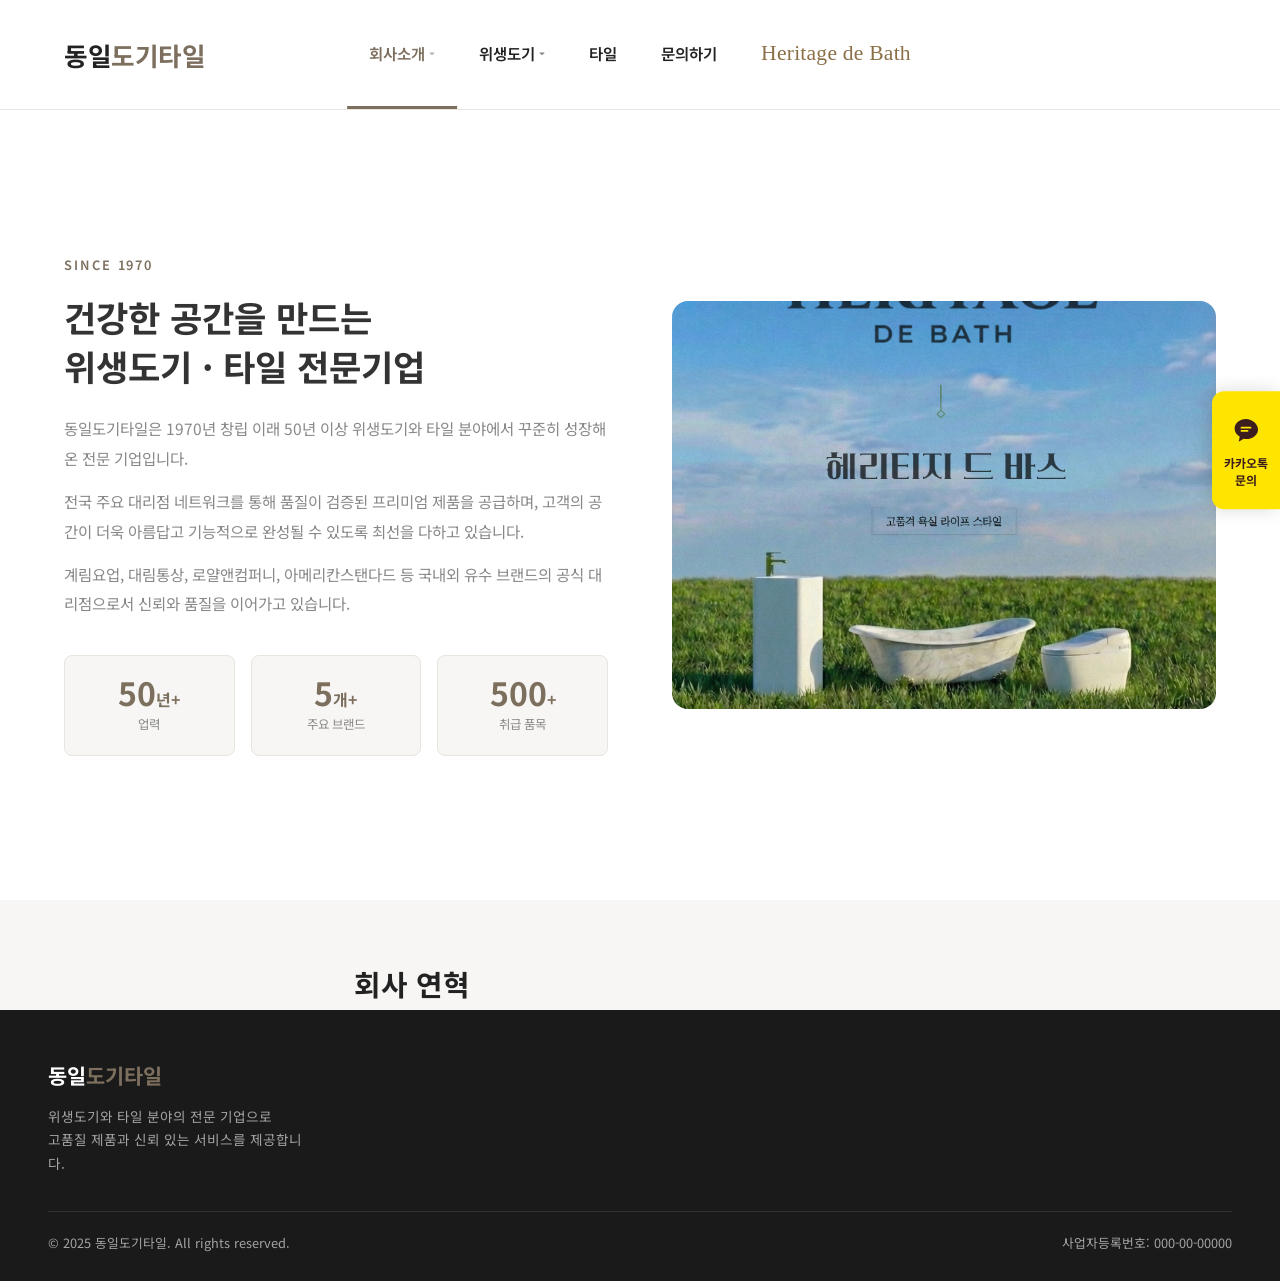
==== commit 5357c1ef: "Add files via upload" ====
--- a/about.html
+++ b/about.html
@@ -5,7 +5,7 @@
   <meta name="viewport" content="width=device-width, initial-scale=1.0">
   <title>회사소개 — 동일도기타일</title>
   <link rel="preconnect" href="https://fonts.googleapis.com">
-  <link href="https://fonts.googleapis.com/css2?family=Noto+Sans+KR:wght@400;500;600;700&family=Great+Vibes&display=swap" rel="stylesheet">
+  <link href="https://fonts.googleapis.com/css2?family=Noto+Sans+KR:wght@400;500;600;700&family=Nanum+Brush+Script&display=swap" rel="stylesheet">
   <link rel="stylesheet" href="css/style.css">
   <style>
     /* ── 풀스크롤 섹션 기본 ─────────────────────────── */
@@ -275,27 +275,32 @@
     .greeting-photo {
       aspect-ratio: 3/4;
       border-radius: 12px;
-      border: 2px solid rgba(124,111,94,0.4);
-      background: rgba(255,255,255,0.05);
+      border: 1px solid rgba(124,111,94,0.35);
+      background: linear-gradient(170deg, rgba(255,255,255,0.07) 0%, rgba(255,255,255,0.02) 100%);
       display: flex;
       flex-direction: column;
       align-items: center;
-      justify-content: center;
-      gap: 12px;
-      color: rgba(255,255,255,0.3);
-      font-size: 0.85rem;
+      justify-content: flex-end;
       overflow: hidden;
-    }
-
-    .greeting-photo-icon {
-      width: 72px;
-      height: 72px;
-      border-radius: 50%;
-      border: 2px dashed rgba(255,255,255,0.2);
-      display: flex;
-      align-items: center;
-      justify-content: center;
-      font-size: 2rem;
+      position: relative;
+    }
+
+    /* 사람 실루엣 SVG */
+    .greeting-photo-silhouette {
+      position: absolute;
+      bottom: 0;
+      width: 80%;
+      max-width: 220px;
+    }
+
+    .greeting-photo-label {
+      position: relative;
+      z-index: 2;
+      font-size: 0.72rem;
+      color: rgba(255,255,255,0.2);
+      letter-spacing: 0.12em;
+      padding-bottom: 16px;
+      text-align: center;
     }
 
     /* 인사말 텍스트 */
@@ -336,10 +341,17 @@
     }
 
     .greeting-sig-name {
-      font-family: 'Great Vibes', cursive;
-      font-size: 2.2rem;
-      color: var(--color-accent-light);
+      font-family: 'Nanum Brush Script', cursive;
+      font-size: 3.4rem;
+      color: rgba(220, 198, 155, 0.96);
       line-height: 1;
+      display: inline-block;
+      transform: rotate(-3.5deg) translateX(-4px);
+      filter: url(#sig-ink);
+      text-shadow:
+        1px 1px 0 rgba(0,0,0,0.35),
+        0 0 8px rgba(180,150,80,0.12);
+      letter-spacing: 0.04em;
     }
 
     /* ── 4. 조직도 섹션 ────────────────────────────── */
@@ -686,15 +698,54 @@
     <div class="container">
       <div class="greeting-grid">
 
-        <!-- 대표이사 사진 -->
+        <!-- SVG 잉크 필터 (서명용) -->
+        <svg style="position:absolute;width:0;height:0;overflow:hidden" aria-hidden="true">
+          <defs>
+            <filter id="sig-ink" x="-10%" y="-20%" width="120%" height="140%">
+              <feTurbulence type="fractalNoise" baseFrequency="0.04 0.06" numOctaves="4" seed="12" result="noise"/>
+              <feDisplacementMap in="SourceGraphic" in2="noise" scale="2.2" xChannelSelector="R" yChannelSelector="G" result="displaced"/>
+              <feGaussianBlur in="displaced" stdDeviation="0.3" result="blurred"/>
+              <feComposite in="blurred" in2="SourceGraphic" operator="in"/>
+            </filter>
+          </defs>
+        </svg>
+
+        <!-- 대표이사 사진 — 실제 사진 준비되면 img 태그로 교체하세요 -->
         <div class="greeting-photo">
-          <div class="greeting-photo-icon">👤</div>
-          <span style="font-size:0.8rem;">대표이사 사진<br>준비 중</span>
+          <!-- ★ 사진 교체: 아래 SVG 대신 <img src="images/ceo.jpg" style="width:100%;height:100%;object-fit:cover;border-radius:12px;"> -->
+          <svg class="greeting-photo-silhouette" viewBox="0 0 200 300" xmlns="http://www.w3.org/2000/svg" aria-hidden="true">
+            <!-- 정장 입은 인물 실루엣 -->
+            <defs>
+              <linearGradient id="sg" x1="0" y1="0" x2="0" y2="1">
+                <stop offset="0%" stop-color="rgba(255,255,255,0.13)"/>
+                <stop offset="100%" stop-color="rgba(255,255,255,0.04)"/>
+              </linearGradient>
+            </defs>
+            <!-- 몸통·정장 -->
+            <path d="M60 155 Q50 160 42 200 L36 300 H164 L158 200 Q150 160 140 155 L120 148 L100 170 L80 148 Z" fill="url(#sg)"/>
+            <!-- 넥타이 -->
+            <path d="M100 148 L94 165 L100 195 L106 165 Z" fill="rgba(180,150,80,0.25)"/>
+            <!-- 셔츠 라펠 왼쪽 -->
+            <path d="M80 148 L90 155 L88 175 L76 160 Z" fill="rgba(255,255,255,0.08)"/>
+            <!-- 셔츠 라펠 오른쪽 -->
+            <path d="M120 148 L110 155 L112 175 L124 160 Z" fill="rgba(255,255,255,0.08)"/>
+            <!-- 목 -->
+            <rect x="88" y="118" width="24" height="32" rx="8" fill="rgba(255,255,255,0.11)"/>
+            <!-- 머리 -->
+            <ellipse cx="100" cy="96" rx="32" ry="36" fill="rgba(255,255,255,0.13)"/>
+            <!-- 귀 -->
+            <ellipse cx="68.5" cy="96" rx="5" ry="8" fill="rgba(255,255,255,0.09)"/>
+            <ellipse cx="131.5" cy="96" rx="5" ry="8" fill="rgba(255,255,255,0.09)"/>
+            <!-- 어깨 라인 -->
+            <path d="M42 200 Q38 170 55 158 L80 148" stroke="rgba(255,255,255,0.12)" stroke-width="1.5" fill="none"/>
+            <path d="M158 200 Q162 170 145 158 L120 148" stroke="rgba(255,255,255,0.12)" stroke-width="1.5" fill="none"/>
+          </svg>
+          <p class="greeting-photo-label">대표이사 사진 준비 중</p>
         </div>
 
         <!-- 인사말 텍스트 -->
         <div>
-          <p class="greeting-tag">CEO Message</p>
+          <p class="greeting-tag">대표이사 인사말</p>
           <h2 class="greeting-title">고객 여러분께<br>드리는 인사말</h2>
 
           <p class="greeting-body">
@@ -717,6 +768,12 @@
           <div class="greeting-sig">
             <p class="greeting-sig-role">(주)동일도기타일 대표이사</p>
             <p class="greeting-sig-name">이윤재</p>
+            <!-- 서명 아래 도장 느낌의 장식 -->
+            <div style="margin-top:10px; display:flex; align-items:center; gap:10px;">
+              <div style="width:36px; height:1px; background:rgba(255,255,255,0.12);"></div>
+              <span style="font-size:0.68rem; letter-spacing:0.18em; color:rgba(255,255,255,0.2);">LEE YUNJAE</span>
+              <div style="width:36px; height:1px; background:rgba(255,255,255,0.12);"></div>
+            </div>
           </div>
         </div>
 
